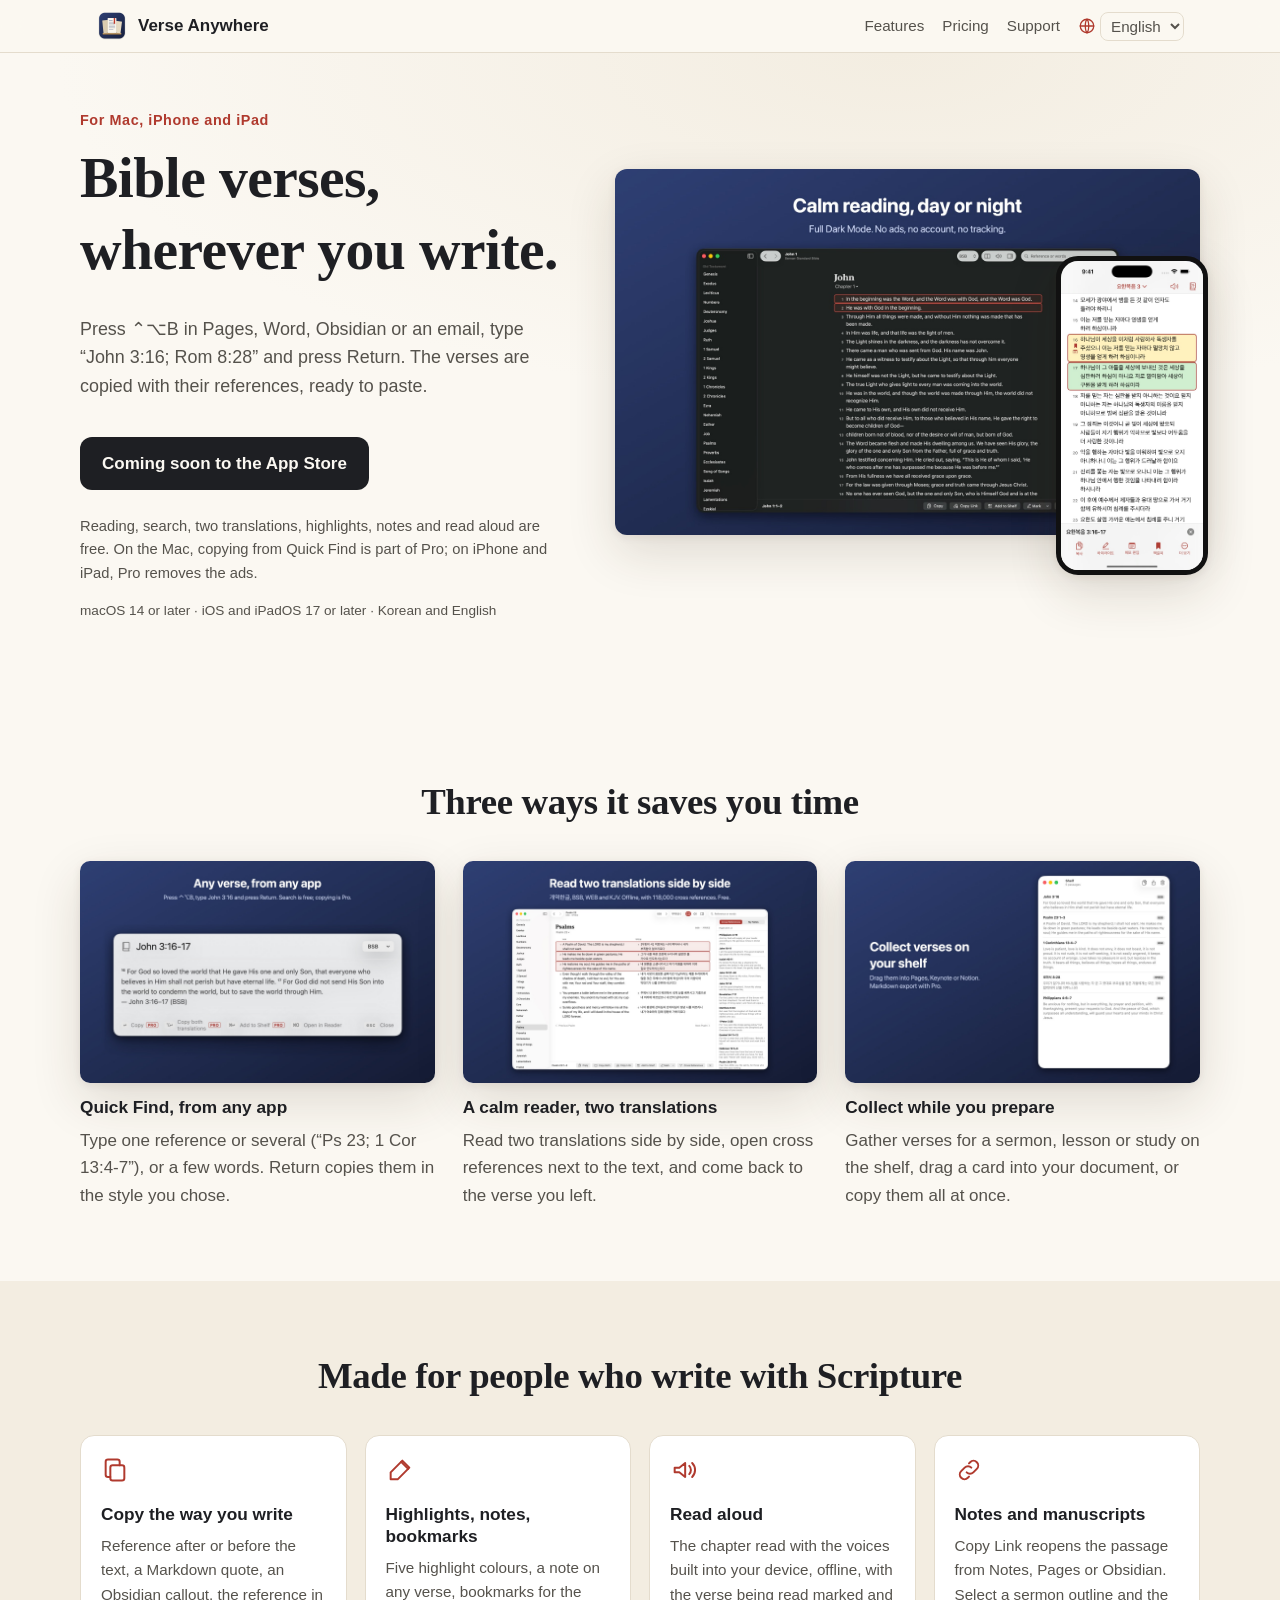
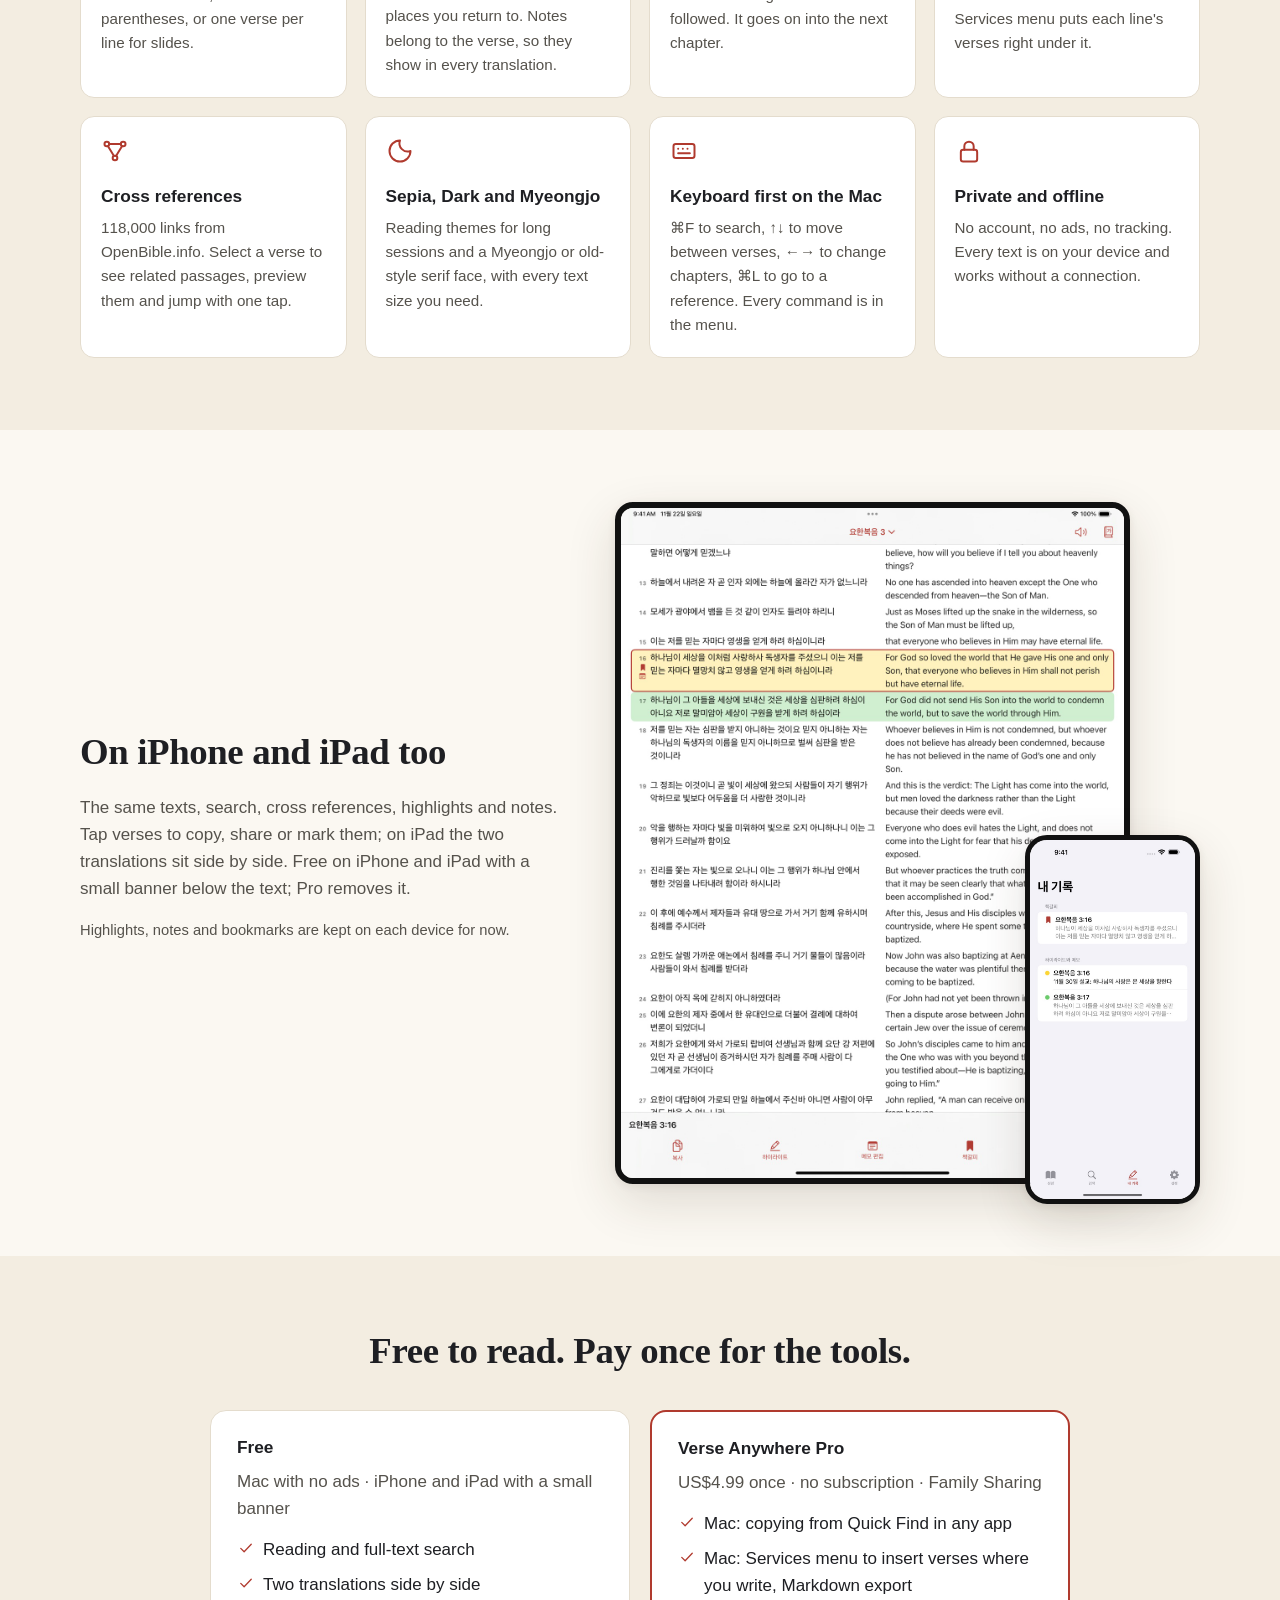
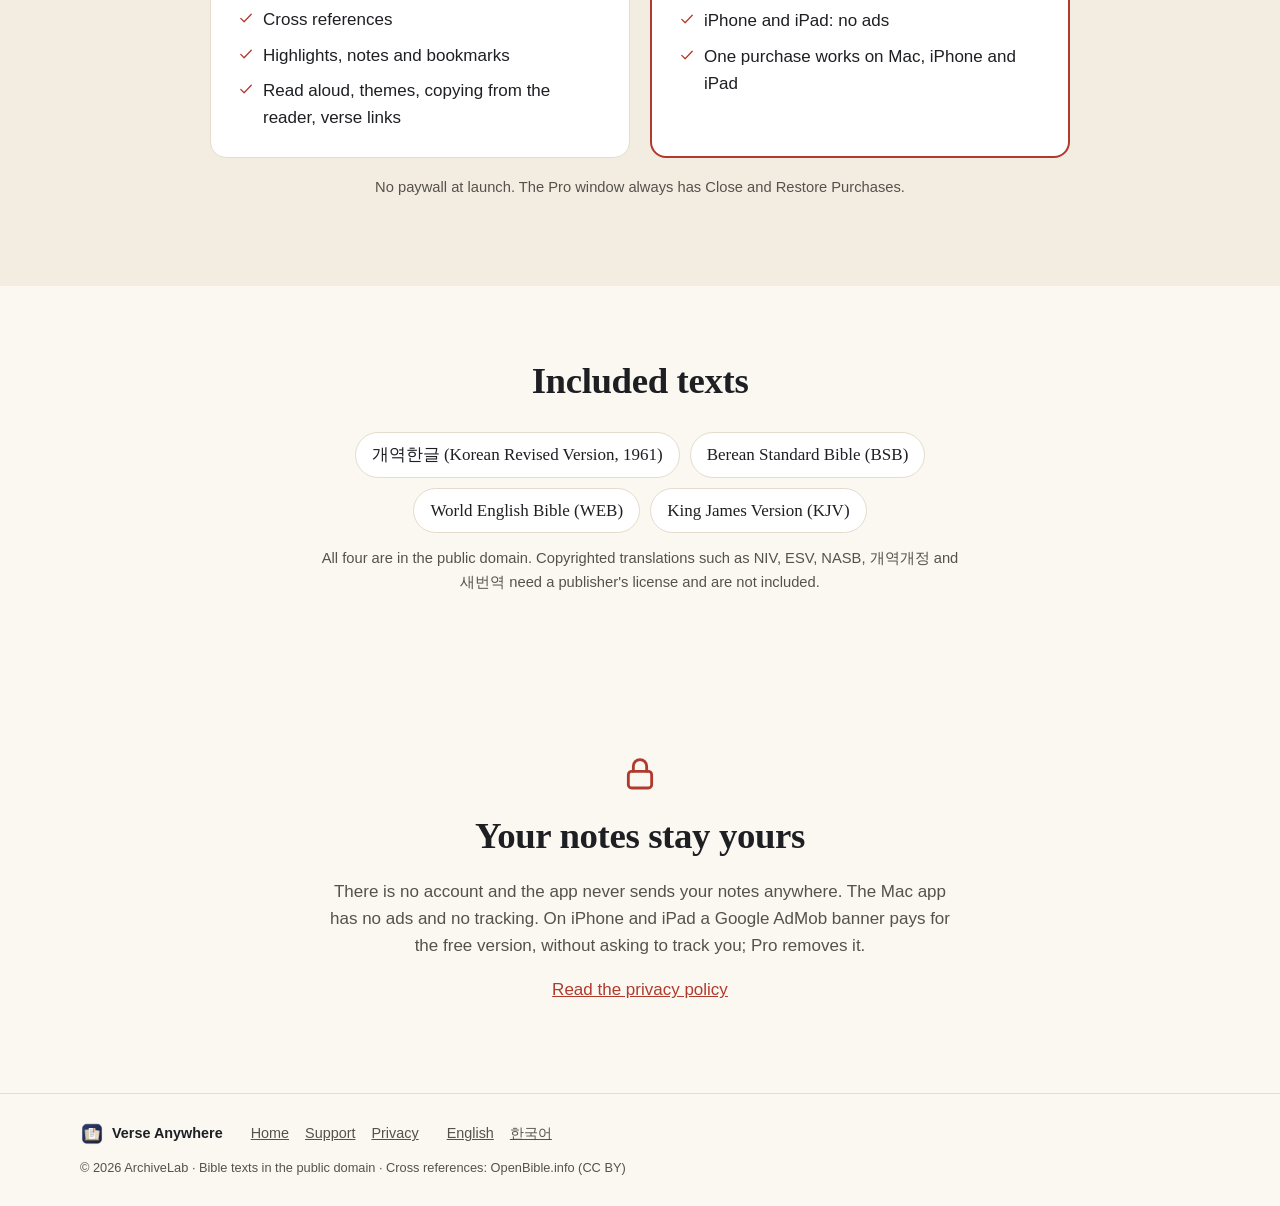
==== en/index.html @ ddff3cad "iPhone and iPad: free with a banner, Pro removes ads; privacy policy covers Google AdMob Co-Authored" ====
<!doctype html>
<html lang="en">
<head>
<meta charset="utf-8">
<meta name="viewport" content="width=device-width, initial-scale=1">
<title>Verse Anywhere: find, compare and quote the Bible on Mac, iPhone and iPad</title>
<meta name="description" content="Press ⌃⌥B in any Mac app, type a reference and press Return: the verses are copied with their references. Two translations side by side, cross references, highlights and notes, read aloud. Offline, no account. Free to read, one-time Pro.">
<meta name="color-scheme" content="light dark">
<link rel="canonical" href="https://archivelab-kr.github.io/verseanywhere/en/">
<link rel="alternate" hreflang="en" href="https://archivelab-kr.github.io/verseanywhere/en/">
<link rel="alternate" hreflang="ko" href="https://archivelab-kr.github.io/verseanywhere/ko/">
<link rel="alternate" hreflang="x-default" href="https://archivelab-kr.github.io/verseanywhere/">
<meta property="og:type" content="website">
<meta property="og:site_name" content="Verse Anywhere">
<meta property="og:title" content="Verse Anywhere: find, compare and quote the Bible on Mac, iPhone and iPad">
<meta property="og:description" content="Press ⌃⌥B in any Mac app, type a reference and press Return: the verses are copied with their references. Two translations side by side, cross references, highlights and notes, read aloud. Offline, no account. Free to read, one-time Pro.">
<meta property="og:url" content="https://archivelab-kr.github.io/verseanywhere/en/">
<meta property="og:image" content="https://archivelab-kr.github.io/verseanywhere/assets/icon-1024.png">
<link rel="icon" type="image/png" href="../assets/favicon.png">
<link rel="apple-touch-icon" href="../assets/icon-256.png">
<link rel="stylesheet" href="../assets/style.css">
<script src="../assets/site.js" defer></script>
<script type="application/ld+json">{"@context": "https://schema.org", "@type": "SoftwareApplication", "name": "Verse Anywhere", "description": "Press ⌃⌥B in any Mac app, type a reference and press Return: the verses are copied with their references. Two translations side by side, cross references, highlights and notes, read aloud. Offline, no account. Free to read, one-time Pro.", "operatingSystem": "macOS 14, iOS 17, iPadOS 17", "applicationCategory": "ReferenceApplication", "inLanguage": "en", "url": "https://archivelab-kr.github.io/verseanywhere/en/", "image": "https://archivelab-kr.github.io/verseanywhere/assets/icon-1024.png", "screenshot": "https://archivelab-kr.github.io/verseanywhere/assets/shots/reader-en.jpg", "offers": {"@type": "Offer", "price": "0", "priceCurrency": "USD"}, "publisher": {"@type": "Organization", "name": "ArchiveLab"}}</script>
</head>
<body>
<header class="top">
  <div class="top-in">
    <a class="brand" href="./"><img src="../assets/icon-256.png" alt="" width="32" height="32">Verse Anywhere</a>
    <nav class="top-nav" aria-label="Home">
      <a href="./#features">Features</a>
      <a href="./#pricing">Pricing</a>
      <a href="support.html">Support</a>
      <label class="lang"><svg class="ico sm" viewBox="0 0 24 24" fill="none" stroke="currentColor" stroke-width="1.7" stroke-linecap="round" stroke-linejoin="round" aria-hidden="true" focusable="false"><circle cx="12" cy="12" r="9"/><path d="M3 12h18M12 3c3 3 3 15 0 18M12 3c-3 3-3 15 0 18"/></svg><span class="sr">Language</span><select><option value="../en/index.html" selected>English</option><option value="../ko/index.html">한국어</option></select></label>
    </nav>
  </div>
</header>
<main>
<section class="hero">
  <div class="hero-in">
    <div class="hero-copy">
      <p class="kicker">For Mac, iPhone and iPad</p>
      <h1>Bible verses,<br>wherever you write.</h1>
      <p class="lead">Press ⌃⌥B in Pages, Word, Obsidian or an email, type “John 3:16; Rom 8:28” and press Return. The verses are copied with their references, ready to paste.</p>
      <p class="cta is-soon">Coming soon to the App Store</p>
      <p class="note">Reading, search, two translations, highlights, notes and read aloud are free. On the Mac, copying from Quick Find is part of Pro; on iPhone and iPad, Pro removes the ads.</p>
      <p class="req">macOS 14 or later · iOS and iPadOS 17 or later · Korean and English</p>
    </div>
    <div class="hero-art">
      <img class="mac" src="../assets/shots/reader-dark-en.jpg" alt="" width="1440" height="900">
      <img class="phone" src="../assets/shots/iphone-marks-ko.jpg" alt="" width="640" height="1390">
    </div>
  </div>
</section>

<section class="how" id="how">
  <h2>Three ways it saves you time</h2>
  <ol class="steps"><li><figure><img src="../assets/shots/quickfind-en.jpg" alt="" width="1440" height="900" loading="lazy"></figure><h3>Quick Find, from any app</h3><p>Type one reference or several (“Ps 23; 1 Cor 13:4-7”), or a few words. Return copies them in the style you chose.</p></li><li><figure><img src="../assets/shots/reader-en.jpg" alt="" width="1440" height="900" loading="lazy"></figure><h3>A calm reader, two translations</h3><p>Read two translations side by side, open cross references next to the text, and come back to the verse you left.</p></li><li><figure><img src="../assets/shots/shelf-en.jpg" alt="" width="1440" height="900" loading="lazy"></figure><h3>Collect while you prepare</h3><p>Gather verses for a sermon, lesson or study on the shelf, drag a card into your document, or copy them all at once.</p></li></ol>
</section>

<section class="features" id="features">
  <h2>Made for people who write with Scripture</h2>
  <ul class="feature-grid"><li><svg class="ico" viewBox="0 0 24 24" fill="none" stroke="currentColor" stroke-width="1.7" stroke-linecap="round" stroke-linejoin="round" aria-hidden="true" focusable="false"><rect x="8" y="8" width="12" height="13" rx="2"/><path d="M16 8V5a2 2 0 0 0-2-2H6a2 2 0 0 0-2 2v11a2 2 0 0 0 2 2h2"/></svg><h3>Copy the way you write</h3><p>Reference after or before the text, a Markdown quote, an Obsidian callout, the reference in parentheses, or one verse per line for slides.</p></li><li><svg class="ico" viewBox="0 0 24 24" fill="none" stroke="currentColor" stroke-width="1.7" stroke-linecap="round" stroke-linejoin="round" aria-hidden="true" focusable="false"><path d="M4 20h6l10-10-6-6L4 14z"/><path d="M13 5l6 6"/></svg><h3>Highlights, notes, bookmarks</h3><p>Five highlight colours, a note on any verse, bookmarks for the places you return to. Notes belong to the verse, so they show in every translation.</p></li><li><svg class="ico" viewBox="0 0 24 24" fill="none" stroke="currentColor" stroke-width="1.7" stroke-linecap="round" stroke-linejoin="round" aria-hidden="true" focusable="false"><path d="M4 10v4h4l5 4V6L8 10z"/><path d="M16.5 8.5a5 5 0 0 1 0 7"/><path d="M19 6a8.5 8.5 0 0 1 0 12"/></svg><h3>Read aloud</h3><p>The chapter read with the voices built into your device, offline, with the verse being read marked and followed. It goes on into the next chapter.</p></li><li><svg class="ico" viewBox="0 0 24 24" fill="none" stroke="currentColor" stroke-width="1.7" stroke-linecap="round" stroke-linejoin="round" aria-hidden="true" focusable="false"><path d="M10 14a4 4 0 0 0 5.7 0l3-3a4 4 0 0 0-5.7-5.7l-1 1"/><path d="M14 10a4 4 0 0 0-5.7 0l-3 3a4 4 0 0 0 5.7 5.7l1-1"/></svg><h3>Notes and manuscripts</h3><p>Copy Link reopens the passage from Notes, Pages or Obsidian. Select a sermon outline and the Services menu puts each line's verses right under it.</p></li><li><svg class="ico" viewBox="0 0 24 24" fill="none" stroke="currentColor" stroke-width="1.7" stroke-linecap="round" stroke-linejoin="round" aria-hidden="true" focusable="false"><circle cx="5" cy="6" r="2"/><circle cx="19" cy="6" r="2"/><circle cx="12" cy="18" r="2"/><path d="M7 6h10M6 8l5 8M18 8l-5 8"/></svg><h3>Cross references</h3><p>118,000 links from OpenBible.info. Select a verse to see related passages, preview them and jump with one tap.</p></li><li><svg class="ico" viewBox="0 0 24 24" fill="none" stroke="currentColor" stroke-width="1.7" stroke-linecap="round" stroke-linejoin="round" aria-hidden="true" focusable="false"><path d="M12 3a9 9 0 1 0 9 9 7 7 0 0 1-9-9z"/></svg><h3>Sepia, Dark and Myeongjo</h3><p>Reading themes for long sessions and a Myeongjo or old-style serif face, with every text size you need.</p></li><li><svg class="ico" viewBox="0 0 24 24" fill="none" stroke="currentColor" stroke-width="1.7" stroke-linecap="round" stroke-linejoin="round" aria-hidden="true" focusable="false"><rect x="3" y="6" width="18" height="12" rx="2"/><path d="M7 10h.01M11 10h.01M15 10h.01M7 14h10"/></svg><h3>Keyboard first on the Mac</h3><p>⌘F to search, ↑↓ to move between verses, ←→ to change chapters, ⌘L to go to a reference. Every command is in the menu.</p></li><li><svg class="ico" viewBox="0 0 24 24" fill="none" stroke="currentColor" stroke-width="1.7" stroke-linecap="round" stroke-linejoin="round" aria-hidden="true" focusable="false"><rect x="5" y="11" width="14" height="10" rx="2"/><path d="M8 11V8a4 4 0 0 1 8 0v3"/></svg><h3>Private and offline</h3><p>No account, no ads, no tracking. Every text is on your device and works without a connection.</p></li></ul>
</section>

<section class="devices">
  <div class="devices-in">
    <div class="devices-copy">
      <h2>On iPhone and iPad too</h2>
      <p>The same texts, search, cross references, highlights and notes. Tap verses to copy, share or mark them; on iPad the two translations sit side by side. Free on iPhone and iPad with a small banner below the text; Pro removes it.</p>
      <p class="note">Highlights, notes and bookmarks are kept on each device for now.</p>
    </div>
    <div class="devices-art">
      <img class="pad" src="../assets/shots/ipad-parallel-ko.jpg" alt="" width="1200" height="1600" loading="lazy">
      <img class="phone" src="../assets/shots/iphone-notes-ko.jpg" alt="" width="640" height="1390" loading="lazy">
    </div>
  </div>
</section>

<section class="pricing" id="pricing">
  <h2>Free to read. Pay once for the tools.</h2>
  <div class="plans">
    <div class="plan"><h3>Free</h3><p class="price">Mac with no ads · iPhone and iPad with a small banner</p><ul><li><svg class="ico sm" viewBox="0 0 24 24" fill="none" stroke="currentColor" stroke-width="1.7" stroke-linecap="round" stroke-linejoin="round" aria-hidden="true" focusable="false"><path d="M5 12.5l4.5 4.5L19 7"/></svg>Reading and full-text search</li><li><svg class="ico sm" viewBox="0 0 24 24" fill="none" stroke="currentColor" stroke-width="1.7" stroke-linecap="round" stroke-linejoin="round" aria-hidden="true" focusable="false"><path d="M5 12.5l4.5 4.5L19 7"/></svg>Two translations side by side</li><li><svg class="ico sm" viewBox="0 0 24 24" fill="none" stroke="currentColor" stroke-width="1.7" stroke-linecap="round" stroke-linejoin="round" aria-hidden="true" focusable="false"><path d="M5 12.5l4.5 4.5L19 7"/></svg>Cross references</li><li><svg class="ico sm" viewBox="0 0 24 24" fill="none" stroke="currentColor" stroke-width="1.7" stroke-linecap="round" stroke-linejoin="round" aria-hidden="true" focusable="false"><path d="M5 12.5l4.5 4.5L19 7"/></svg>Highlights, notes and bookmarks</li><li><svg class="ico sm" viewBox="0 0 24 24" fill="none" stroke="currentColor" stroke-width="1.7" stroke-linecap="round" stroke-linejoin="round" aria-hidden="true" focusable="false"><path d="M5 12.5l4.5 4.5L19 7"/></svg>Read aloud, themes, copying from the reader, verse links</li></ul></div>
    <div class="plan pro"><h3>Verse Anywhere Pro</h3><p class="price">US$4.99 once · no subscription · Family Sharing</p><ul><li><svg class="ico sm" viewBox="0 0 24 24" fill="none" stroke="currentColor" stroke-width="1.7" stroke-linecap="round" stroke-linejoin="round" aria-hidden="true" focusable="false"><path d="M5 12.5l4.5 4.5L19 7"/></svg>Mac: copying from Quick Find in any app</li><li><svg class="ico sm" viewBox="0 0 24 24" fill="none" stroke="currentColor" stroke-width="1.7" stroke-linecap="round" stroke-linejoin="round" aria-hidden="true" focusable="false"><path d="M5 12.5l4.5 4.5L19 7"/></svg>Mac: Services menu to insert verses where you write, Markdown export</li><li><svg class="ico sm" viewBox="0 0 24 24" fill="none" stroke="currentColor" stroke-width="1.7" stroke-linecap="round" stroke-linejoin="round" aria-hidden="true" focusable="false"><path d="M5 12.5l4.5 4.5L19 7"/></svg>iPhone and iPad: no ads</li><li><svg class="ico sm" viewBox="0 0 24 24" fill="none" stroke="currentColor" stroke-width="1.7" stroke-linecap="round" stroke-linejoin="round" aria-hidden="true" focusable="false"><path d="M5 12.5l4.5 4.5L19 7"/></svg>One purchase works on Mac, iPhone and iPad</li></ul></div>
  </div>
  <p class="note center">No paywall at launch. The Pro window always has Close and Restore Purchases.</p>
</section>

<section class="texts">
  <h2>Included texts</h2>
  <ul class="text-list"><li>개역한글 (Korean Revised Version, 1961)</li><li>Berean Standard Bible (BSB)</li><li>World English Bible (WEB)</li><li>King James Version (KJV)</li></ul>
  <p class="note center">All four are in the public domain. Copyrighted translations such as NIV, ESV, NASB, 개역개정 and 새번역 need a publisher's license and are not included.</p>
</section>

<section class="promise">
  <div class="promise-in">
    <svg class="ico lg" viewBox="0 0 24 24" fill="none" stroke="currentColor" stroke-width="1.7" stroke-linecap="round" stroke-linejoin="round" aria-hidden="true" focusable="false"><rect x="5" y="11" width="14" height="10" rx="2"/><path d="M8 11V8a4 4 0 0 1 8 0v3"/></svg>
    <h2>Your notes stay yours</h2>
    <p>There is no account and the app never sends your notes anywhere. The Mac app has no ads and no tracking. On iPhone and iPad a Google AdMob banner pays for the free version, without asking to track you; Pro removes it.</p>
    <p><a href="privacy.html">Read the privacy policy</a></p>
  </div>
</section>
</main>
<footer class="foot">
  <div class="foot-in">
    <p class="foot-brand"><img src="../assets/icon-256.png" alt="" width="24" height="24">Verse Anywhere</p>
    <ul class="foot-links">
      <li><a href="./">Home</a></li>
      <li><a href="support.html">Support</a></li>
      <li><a href="privacy.html">Privacy</a></li>
    </ul>
    <ul class="foot-langs" aria-label="Language"><li><a href="../en/index.html" hreflang="en" lang="en">English</a></li><li><a href="../ko/index.html" hreflang="ko" lang="ko">한국어</a></li></ul>
    <p class="foot-copy">© 2026 ArchiveLab · Bible texts in the public domain · Cross references: OpenBible.info (CC BY)</p>
  </div>
</footer>
</body>
</html>
---- assets/style.css ----
:root {
  --paper: #fbf8f2;
  --paper-2: #f3ede1;
  --card: #ffffff;
  --ink: #1e1f23;
  --ink-2: #55524c;
  --line: #e4dccd;
  --accent: #b03a2e;
  --accent-ink: #ffffff;
  --shadow: 0 18px 50px rgba(60, 40, 20, .14), 0 2px 8px rgba(60, 40, 20, .08);
  --serif: "Iowan Old Style", "NanumMyeongjo", "Nanum Myeongjo", "AppleMyungjo", "Noto Serif KR", Georgia, serif;
  --sans: -apple-system, BlinkMacSystemFont, "Apple SD Gothic Neo", "Segoe UI", "Noto Sans KR", sans-serif;
  color-scheme: light;
}
@media (prefers-color-scheme: dark) {
  :root:not([data-theme="light"]) {
    --paper: #16161a; --paper-2: #1d1d22; --card: #222228; --ink: #f1eee8; --ink-2: #b4afa6; --line: #34343c;
    --accent: #e0675a; --accent-ink: #16161a; --shadow: 0 18px 50px rgba(0, 0, 0, .5), 0 2px 8px rgba(0, 0, 0, .4);
    color-scheme: dark;
  }
}
:root[data-theme="dark"] {
  --paper: #16161a; --paper-2: #1d1d22; --card: #222228; --ink: #f1eee8; --ink-2: #b4afa6; --line: #34343c;
  --accent: #e0675a; --accent-ink: #16161a; --shadow: 0 18px 50px rgba(0, 0, 0, .5), 0 2px 8px rgba(0, 0, 0, .4);
  color-scheme: dark;
}

* { box-sizing: border-box; }
html { -webkit-text-size-adjust: 100%; scroll-behavior: smooth; }
body { margin: 0; background: var(--paper); color: var(--ink); font: 17px/1.6 var(--sans); word-break: keep-all; overflow-wrap: anywhere; }
img { max-width: 100%; height: auto; display: block; }
a { color: var(--accent); }
h1, h2, h3 { line-height: 1.25; margin: 0 0 .5em; }
h1, h2 { font-family: var(--serif); font-weight: 600; letter-spacing: -.01em; }
h2 { font-size: clamp(1.6rem, 3.4vw, 2.3rem); text-align: center; }
h3 { font-size: 1.08rem; }
.sr { position: absolute; width: 1px; height: 1px; overflow: hidden; clip: rect(0 0 0 0); }
.ico { width: 28px; height: 28px; color: var(--accent); flex: none; }
.ico.sm { width: 18px; height: 18px; }
.ico.lg { width: 40px; height: 40px; margin: 0 auto 12px; }
.note { color: var(--ink-2); font-size: .92rem; }
.center { text-align: center; }
section { padding: 72px 16px; }

/* Header */
.top { position: sticky; top: 0; z-index: 10; background: color-mix(in srgb, var(--paper) 86%, transparent); backdrop-filter: saturate(1.4) blur(14px); -webkit-backdrop-filter: saturate(1.4) blur(14px); border-bottom: 1px solid var(--line); }
.top-in { max-width: 1120px; margin: 0 auto; padding: 10px 16px; display: flex; align-items: center; justify-content: space-between; gap: 12px; }
.brand { display: flex; align-items: center; gap: 10px; color: var(--ink); text-decoration: none; font-weight: 700; white-space: nowrap; }
.brand img { border-radius: 8px; }
.top-nav { display: flex; align-items: center; gap: 18px; font-size: .95rem; }
.top-nav a { color: var(--ink-2); text-decoration: none; }
.top-nav a:hover { color: var(--accent); }
.lang { display: flex; align-items: center; gap: 4px; color: var(--ink-2); }
.lang select { background: transparent; color: inherit; border: 1px solid var(--line); border-radius: 8px; padding: 4px 6px; font: inherit; }

/* Hero */
.hero { padding-top: 56px; background: radial-gradient(1200px 500px at 70% 0%, var(--paper-2), transparent 70%); }
.hero-in { max-width: 1120px; margin: 0 auto; display: grid; grid-template-columns: minmax(0, 5fr) minmax(0, 6fr); gap: 48px; align-items: center; }
.kicker { color: var(--accent); font-weight: 600; letter-spacing: .04em; font-size: .9rem; margin: 0 0 10px; }
.hero h1 { font-size: clamp(2.3rem, 5.4vw, 3.6rem); }
.lead { font-size: 1.12rem; color: var(--ink-2); }
.cta { display: inline-block; margin: 18px 0 10px; padding: 13px 22px; border-radius: 12px; background: var(--accent); color: var(--accent-ink); text-decoration: none; font-weight: 700; }
.cta.is-soon { background: var(--ink); color: var(--paper); }
.req { color: var(--ink-2); font-size: .85rem; }
.hero-art { position: relative; padding-bottom: 40px; }
.hero-art .mac { border-radius: 12px; box-shadow: var(--shadow); }
.hero-art .phone { position: absolute; right: -8px; bottom: 0; width: 26%; border-radius: 22px; border: 5px solid #111; box-shadow: var(--shadow); }

/* Steps */
.steps { list-style: none; padding: 0; margin: 36px auto 0; max-width: 1120px; display: grid; grid-template-columns: repeat(3, minmax(0, 1fr)); gap: 28px; }
.steps figure { margin: 0 0 14px; border-radius: 10px; overflow: hidden; box-shadow: var(--shadow); background: var(--card); }
.steps p { color: var(--ink-2); margin: 0; }

/* Features */
.features { background: var(--paper-2); }
.feature-grid { list-style: none; padding: 0; margin: 36px auto 0; max-width: 1120px; display: grid; grid-template-columns: repeat(4, minmax(0, 1fr)); gap: 18px; }
.feature-grid li { background: var(--card); border: 1px solid var(--line); border-radius: 14px; padding: 20px; }
.feature-grid h3 { margin-top: 12px; }
.feature-grid p { margin: 0; color: var(--ink-2); font-size: .95rem; }

/* Devices */
.devices-in { max-width: 1120px; margin: 0 auto; display: grid; grid-template-columns: minmax(0, 5fr) minmax(0, 6fr); gap: 48px; align-items: center; }
.devices h2 { text-align: left; }
.devices-copy p { color: var(--ink-2); }
.devices-art { position: relative; padding-right: 12%; }
.devices-art .pad { border-radius: 18px; border: 6px solid #111; box-shadow: var(--shadow); }
.devices-art .phone { position: absolute; right: 0; bottom: -20px; width: 30%; border-radius: 22px; border: 5px solid #111; box-shadow: var(--shadow); }

/* Pricing */
.pricing { background: var(--paper-2); }
.plans { max-width: 860px; margin: 36px auto 18px; display: grid; grid-template-columns: repeat(2, minmax(0, 1fr)); gap: 20px; }
.plan { background: var(--card); border: 1px solid var(--line); border-radius: 16px; padding: 26px; }
.plan.pro { border: 2px solid var(--accent); }
.plan .price { color: var(--ink-2); margin: 0 0 14px; }
.plan ul { list-style: none; padding: 0; margin: 0; display: grid; gap: 8px; }
.plan li { display: flex; gap: 8px; align-items: flex-start; }
.plan li .ico { margin-top: 3px; }

/* Texts */
.text-list { list-style: none; padding: 0; margin: 28px auto 14px; max-width: 760px; display: flex; flex-wrap: wrap; justify-content: center; gap: 10px; }
.text-list li { border: 1px solid var(--line); background: var(--card); border-radius: 999px; padding: 8px 16px; font-family: var(--serif); }
.texts .note { max-width: 680px; margin-left: auto; margin-right: auto; }

/* Promise */
.promise-in { max-width: 640px; margin: 0 auto; text-align: center; }
.promise-in p { color: var(--ink-2); }

/* Documents */
.doc { max-width: 760px; margin: 0 auto; padding: 56px 16px 72px; }
.doc h1 { font-size: clamp(2rem, 4.5vw, 2.6rem); }
.doc h2 { text-align: left; font-size: 1.35rem; margin-top: 1.8em; }
.doc .updated { color: var(--ink-2); font-size: .9rem; }
.faq details { border-bottom: 1px solid var(--line); padding: 14px 0; }
.faq summary { cursor: pointer; font-weight: 600; }
.faq p { color: var(--ink-2); margin: 10px 0 0; }

/* Footer */
.foot { border-top: 1px solid var(--line); padding: 28px 16px; font-size: .9rem; color: var(--ink-2); }
.foot-in { max-width: 1120px; margin: 0 auto; display: flex; flex-wrap: wrap; gap: 12px 28px; align-items: center; }
.foot-brand { display: flex; align-items: center; gap: 8px; font-weight: 700; color: var(--ink); margin: 0; }
.foot-brand img { border-radius: 6px; }
.foot ul { list-style: none; padding: 0; margin: 0; display: flex; gap: 16px; }
.foot a { color: var(--ink-2); }
.foot-copy { width: 100%; margin: 0; font-size: .8rem; }

@media (max-width: 900px) {
  .hero-in, .devices-in { grid-template-columns: 1fr; gap: 32px; }
  .feature-grid { grid-template-columns: repeat(2, minmax(0, 1fr)); }
  .steps { grid-template-columns: 1fr; max-width: 560px; }
}
@media (max-width: 560px) {
  section { padding: 52px 16px; }
  .top-nav a:not(:last-of-type) { display: none; }
  .feature-grid, .plans { grid-template-columns: 1fr; }
  .hero-art .phone { width: 30%; right: 0; }
  .devices-art { padding-right: 18%; }
}
@media (prefers-reduced-motion: reduce) { html { scroll-behavior: auto; } }
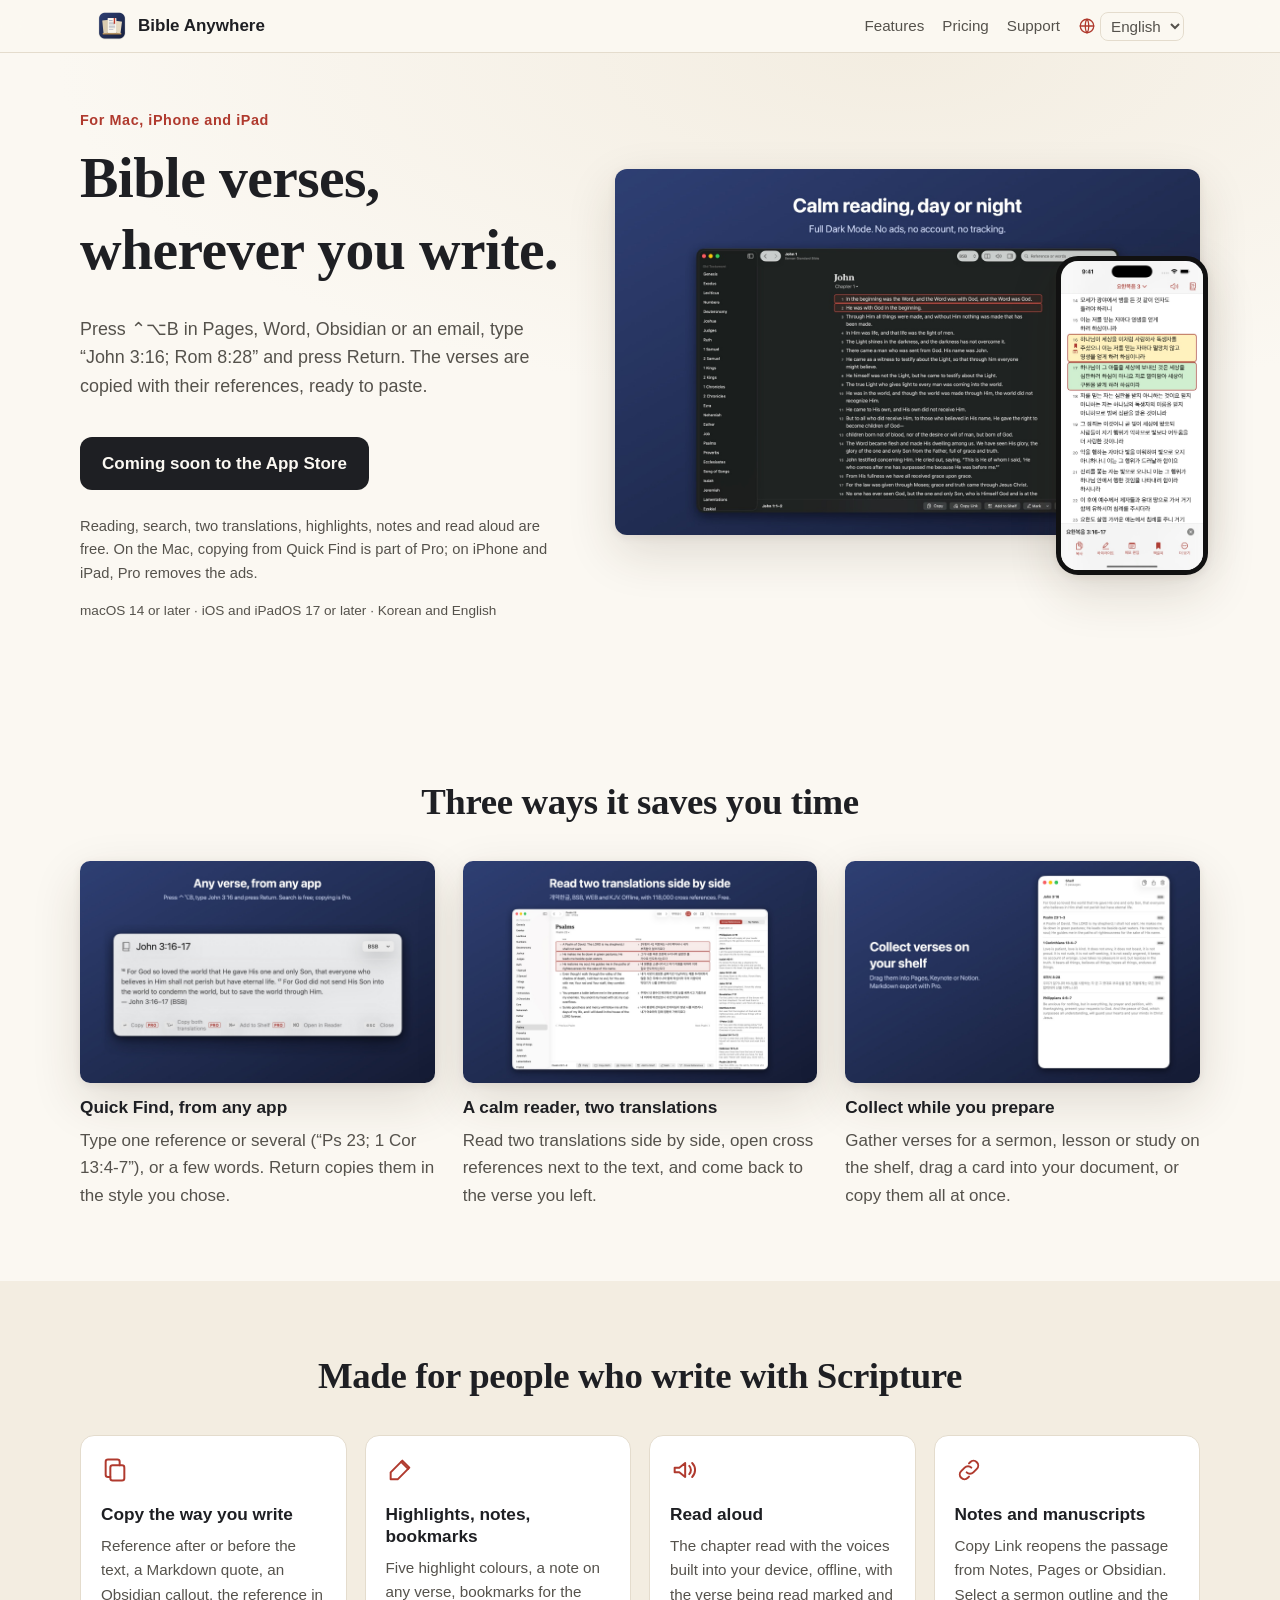
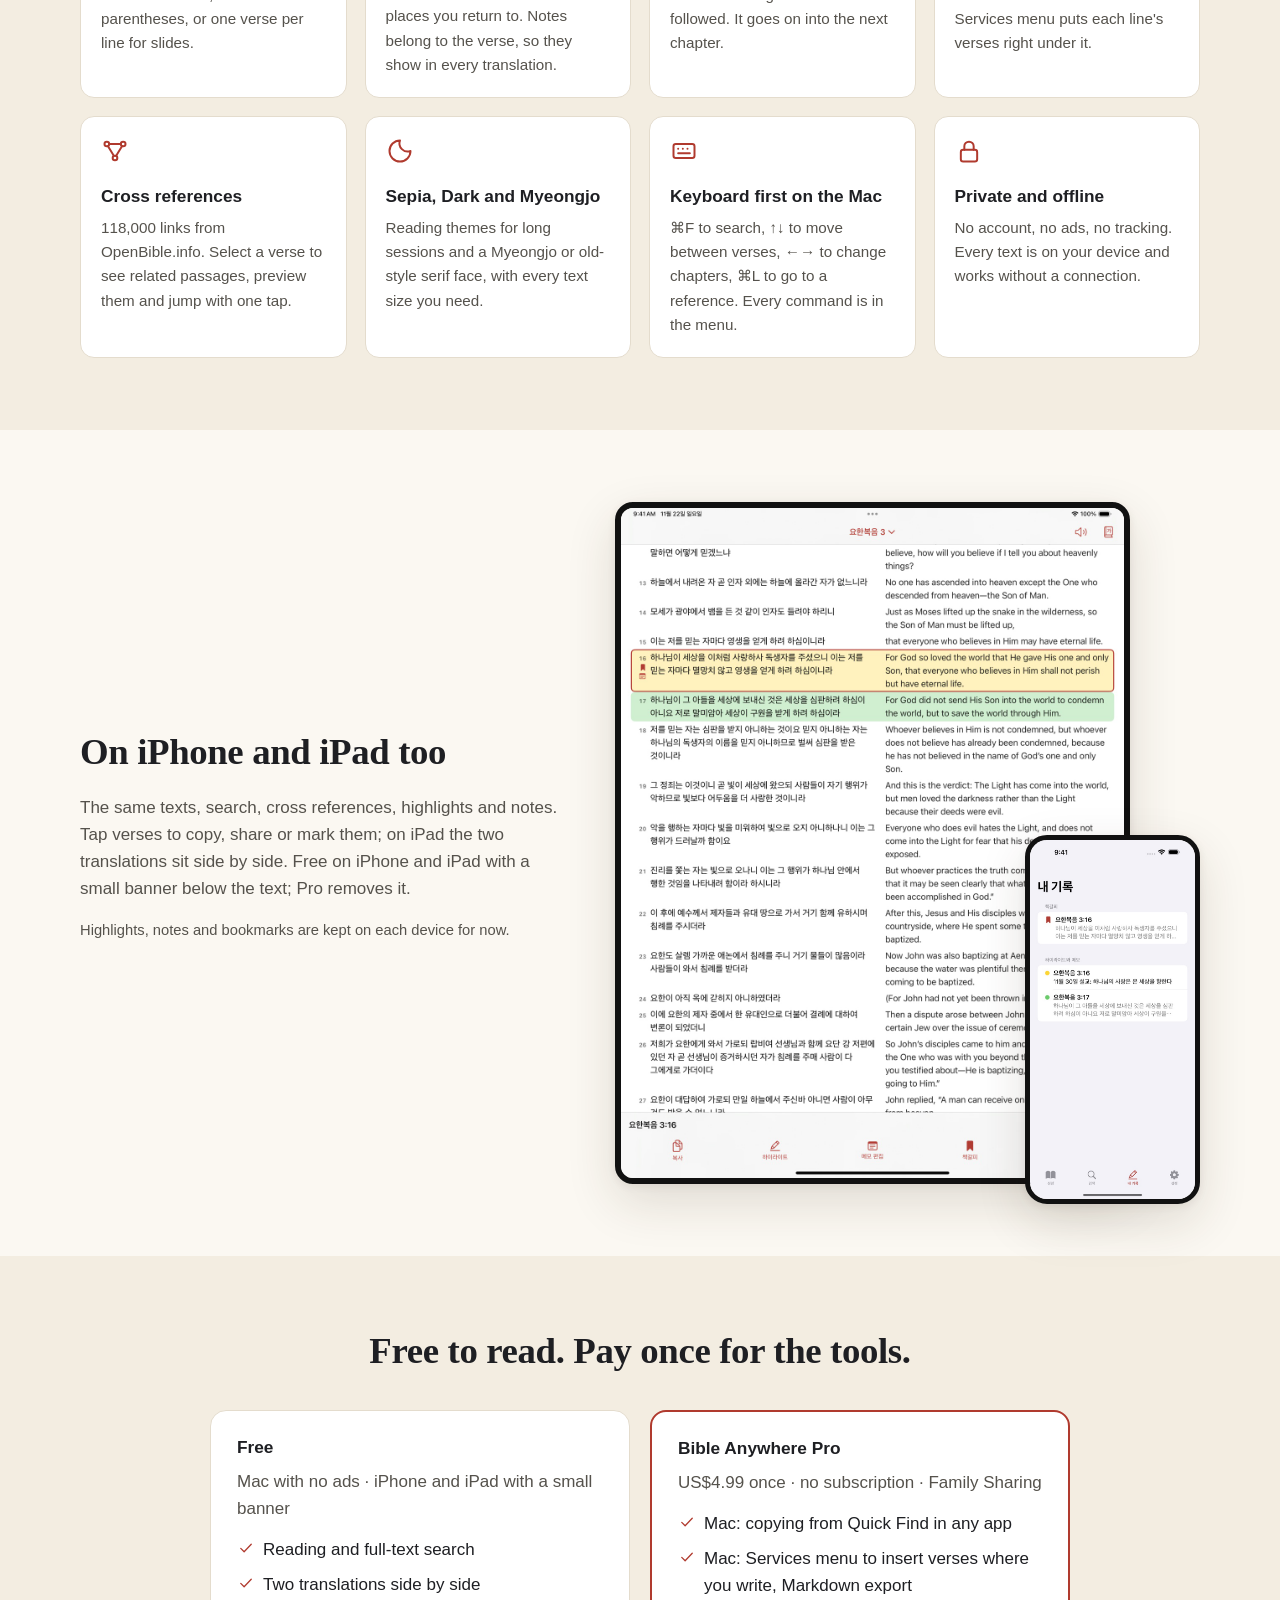
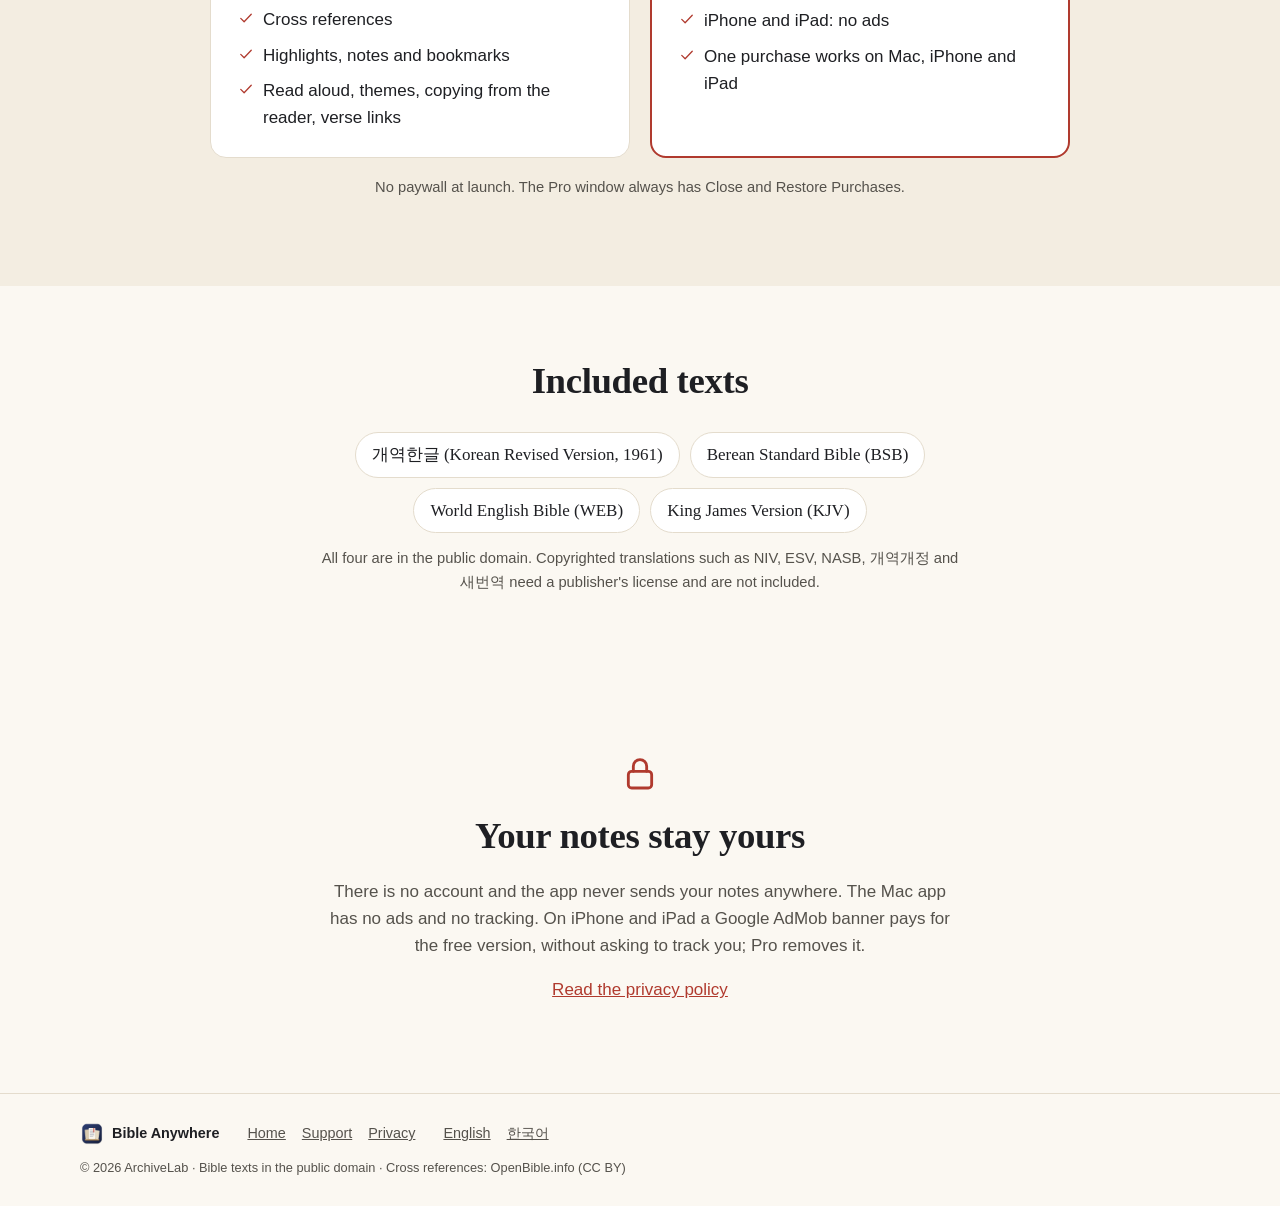
==== commit 2522482f: "Rename to Bible Anywhere; site moves to /bibleanywhere Co-Authored-By: Claude Opus 5.5 <noreply@anth" ====
--- a/en/index.html
+++ b/en/index.html
@@ -3,29 +3,29 @@
 <head>
 <meta charset="utf-8">
 <meta name="viewport" content="width=device-width, initial-scale=1">
-<title>Verse Anywhere: find, compare and quote the Bible on Mac, iPhone and iPad</title>
+<title>Bible Anywhere: find, compare and quote the Bible on Mac, iPhone and iPad</title>
 <meta name="description" content="Press ⌃⌥B in any Mac app, type a reference and press Return: the verses are copied with their references. Two translations side by side, cross references, highlights and notes, read aloud. Offline, no account. Free to read, one-time Pro.">
 <meta name="color-scheme" content="light dark">
-<link rel="canonical" href="https://archivelab-kr.github.io/verseanywhere/en/">
-<link rel="alternate" hreflang="en" href="https://archivelab-kr.github.io/verseanywhere/en/">
-<link rel="alternate" hreflang="ko" href="https://archivelab-kr.github.io/verseanywhere/ko/">
-<link rel="alternate" hreflang="x-default" href="https://archivelab-kr.github.io/verseanywhere/">
+<link rel="canonical" href="https://archivelab-kr.github.io/bibleanywhere/en/">
+<link rel="alternate" hreflang="en" href="https://archivelab-kr.github.io/bibleanywhere/en/">
+<link rel="alternate" hreflang="ko" href="https://archivelab-kr.github.io/bibleanywhere/ko/">
+<link rel="alternate" hreflang="x-default" href="https://archivelab-kr.github.io/bibleanywhere/">
 <meta property="og:type" content="website">
-<meta property="og:site_name" content="Verse Anywhere">
-<meta property="og:title" content="Verse Anywhere: find, compare and quote the Bible on Mac, iPhone and iPad">
+<meta property="og:site_name" content="Bible Anywhere">
+<meta property="og:title" content="Bible Anywhere: find, compare and quote the Bible on Mac, iPhone and iPad">
 <meta property="og:description" content="Press ⌃⌥B in any Mac app, type a reference and press Return: the verses are copied with their references. Two translations side by side, cross references, highlights and notes, read aloud. Offline, no account. Free to read, one-time Pro.">
-<meta property="og:url" content="https://archivelab-kr.github.io/verseanywhere/en/">
-<meta property="og:image" content="https://archivelab-kr.github.io/verseanywhere/assets/icon-1024.png">
+<meta property="og:url" content="https://archivelab-kr.github.io/bibleanywhere/en/">
+<meta property="og:image" content="https://archivelab-kr.github.io/bibleanywhere/assets/icon-1024.png">
 <link rel="icon" type="image/png" href="../assets/favicon.png">
 <link rel="apple-touch-icon" href="../assets/icon-256.png">
 <link rel="stylesheet" href="../assets/style.css">
 <script src="../assets/site.js" defer></script>
-<script type="application/ld+json">{"@context": "https://schema.org", "@type": "SoftwareApplication", "name": "Verse Anywhere", "description": "Press ⌃⌥B in any Mac app, type a reference and press Return: the verses are copied with their references. Two translations side by side, cross references, highlights and notes, read aloud. Offline, no account. Free to read, one-time Pro.", "operatingSystem": "macOS 14, iOS 17, iPadOS 17", "applicationCategory": "ReferenceApplication", "inLanguage": "en", "url": "https://archivelab-kr.github.io/verseanywhere/en/", "image": "https://archivelab-kr.github.io/verseanywhere/assets/icon-1024.png", "screenshot": "https://archivelab-kr.github.io/verseanywhere/assets/shots/reader-en.jpg", "offers": {"@type": "Offer", "price": "0", "priceCurrency": "USD"}, "publisher": {"@type": "Organization", "name": "ArchiveLab"}}</script>
+<script type="application/ld+json">{"@context": "https://schema.org", "@type": "SoftwareApplication", "name": "Bible Anywhere", "description": "Press ⌃⌥B in any Mac app, type a reference and press Return: the verses are copied with their references. Two translations side by side, cross references, highlights and notes, read aloud. Offline, no account. Free to read, one-time Pro.", "operatingSystem": "macOS 14, iOS 17, iPadOS 17", "applicationCategory": "ReferenceApplication", "inLanguage": "en", "url": "https://archivelab-kr.github.io/bibleanywhere/en/", "image": "https://archivelab-kr.github.io/bibleanywhere/assets/icon-1024.png", "screenshot": "https://archivelab-kr.github.io/bibleanywhere/assets/shots/reader-en.jpg", "offers": {"@type": "Offer", "price": "0", "priceCurrency": "USD"}, "publisher": {"@type": "Organization", "name": "ArchiveLab"}}</script>
 </head>
 <body>
 <header class="top">
   <div class="top-in">
-    <a class="brand" href="./"><img src="../assets/icon-256.png" alt="" width="32" height="32">Verse Anywhere</a>
+    <a class="brand" href="./"><img src="../assets/icon-256.png" alt="" width="32" height="32">Bible Anywhere</a>
     <nav class="top-nav" aria-label="Home">
       <a href="./#features">Features</a>
       <a href="./#pricing">Pricing</a>
@@ -80,7 +80,7 @@
   <h2>Free to read. Pay once for the tools.</h2>
   <div class="plans">
     <div class="plan"><h3>Free</h3><p class="price">Mac with no ads · iPhone and iPad with a small banner</p><ul><li><svg class="ico sm" viewBox="0 0 24 24" fill="none" stroke="currentColor" stroke-width="1.7" stroke-linecap="round" stroke-linejoin="round" aria-hidden="true" focusable="false"><path d="M5 12.5l4.5 4.5L19 7"/></svg>Reading and full-text search</li><li><svg class="ico sm" viewBox="0 0 24 24" fill="none" stroke="currentColor" stroke-width="1.7" stroke-linecap="round" stroke-linejoin="round" aria-hidden="true" focusable="false"><path d="M5 12.5l4.5 4.5L19 7"/></svg>Two translations side by side</li><li><svg class="ico sm" viewBox="0 0 24 24" fill="none" stroke="currentColor" stroke-width="1.7" stroke-linecap="round" stroke-linejoin="round" aria-hidden="true" focusable="false"><path d="M5 12.5l4.5 4.5L19 7"/></svg>Cross references</li><li><svg class="ico sm" viewBox="0 0 24 24" fill="none" stroke="currentColor" stroke-width="1.7" stroke-linecap="round" stroke-linejoin="round" aria-hidden="true" focusable="false"><path d="M5 12.5l4.5 4.5L19 7"/></svg>Highlights, notes and bookmarks</li><li><svg class="ico sm" viewBox="0 0 24 24" fill="none" stroke="currentColor" stroke-width="1.7" stroke-linecap="round" stroke-linejoin="round" aria-hidden="true" focusable="false"><path d="M5 12.5l4.5 4.5L19 7"/></svg>Read aloud, themes, copying from the reader, verse links</li></ul></div>
-    <div class="plan pro"><h3>Verse Anywhere Pro</h3><p class="price">US$4.99 once · no subscription · Family Sharing</p><ul><li><svg class="ico sm" viewBox="0 0 24 24" fill="none" stroke="currentColor" stroke-width="1.7" stroke-linecap="round" stroke-linejoin="round" aria-hidden="true" focusable="false"><path d="M5 12.5l4.5 4.5L19 7"/></svg>Mac: copying from Quick Find in any app</li><li><svg class="ico sm" viewBox="0 0 24 24" fill="none" stroke="currentColor" stroke-width="1.7" stroke-linecap="round" stroke-linejoin="round" aria-hidden="true" focusable="false"><path d="M5 12.5l4.5 4.5L19 7"/></svg>Mac: Services menu to insert verses where you write, Markdown export</li><li><svg class="ico sm" viewBox="0 0 24 24" fill="none" stroke="currentColor" stroke-width="1.7" stroke-linecap="round" stroke-linejoin="round" aria-hidden="true" focusable="false"><path d="M5 12.5l4.5 4.5L19 7"/></svg>iPhone and iPad: no ads</li><li><svg class="ico sm" viewBox="0 0 24 24" fill="none" stroke="currentColor" stroke-width="1.7" stroke-linecap="round" stroke-linejoin="round" aria-hidden="true" focusable="false"><path d="M5 12.5l4.5 4.5L19 7"/></svg>One purchase works on Mac, iPhone and iPad</li></ul></div>
+    <div class="plan pro"><h3>Bible Anywhere Pro</h3><p class="price">US$4.99 once · no subscription · Family Sharing</p><ul><li><svg class="ico sm" viewBox="0 0 24 24" fill="none" stroke="currentColor" stroke-width="1.7" stroke-linecap="round" stroke-linejoin="round" aria-hidden="true" focusable="false"><path d="M5 12.5l4.5 4.5L19 7"/></svg>Mac: copying from Quick Find in any app</li><li><svg class="ico sm" viewBox="0 0 24 24" fill="none" stroke="currentColor" stroke-width="1.7" stroke-linecap="round" stroke-linejoin="round" aria-hidden="true" focusable="false"><path d="M5 12.5l4.5 4.5L19 7"/></svg>Mac: Services menu to insert verses where you write, Markdown export</li><li><svg class="ico sm" viewBox="0 0 24 24" fill="none" stroke="currentColor" stroke-width="1.7" stroke-linecap="round" stroke-linejoin="round" aria-hidden="true" focusable="false"><path d="M5 12.5l4.5 4.5L19 7"/></svg>iPhone and iPad: no ads</li><li><svg class="ico sm" viewBox="0 0 24 24" fill="none" stroke="currentColor" stroke-width="1.7" stroke-linecap="round" stroke-linejoin="round" aria-hidden="true" focusable="false"><path d="M5 12.5l4.5 4.5L19 7"/></svg>One purchase works on Mac, iPhone and iPad</li></ul></div>
   </div>
   <p class="note center">No paywall at launch. The Pro window always has Close and Restore Purchases.</p>
 </section>
@@ -102,7 +102,7 @@
 </main>
 <footer class="foot">
   <div class="foot-in">
-    <p class="foot-brand"><img src="../assets/icon-256.png" alt="" width="24" height="24">Verse Anywhere</p>
+    <p class="foot-brand"><img src="../assets/icon-256.png" alt="" width="24" height="24">Bible Anywhere</p>
     <ul class="foot-links">
       <li><a href="./">Home</a></li>
       <li><a href="support.html">Support</a></li>
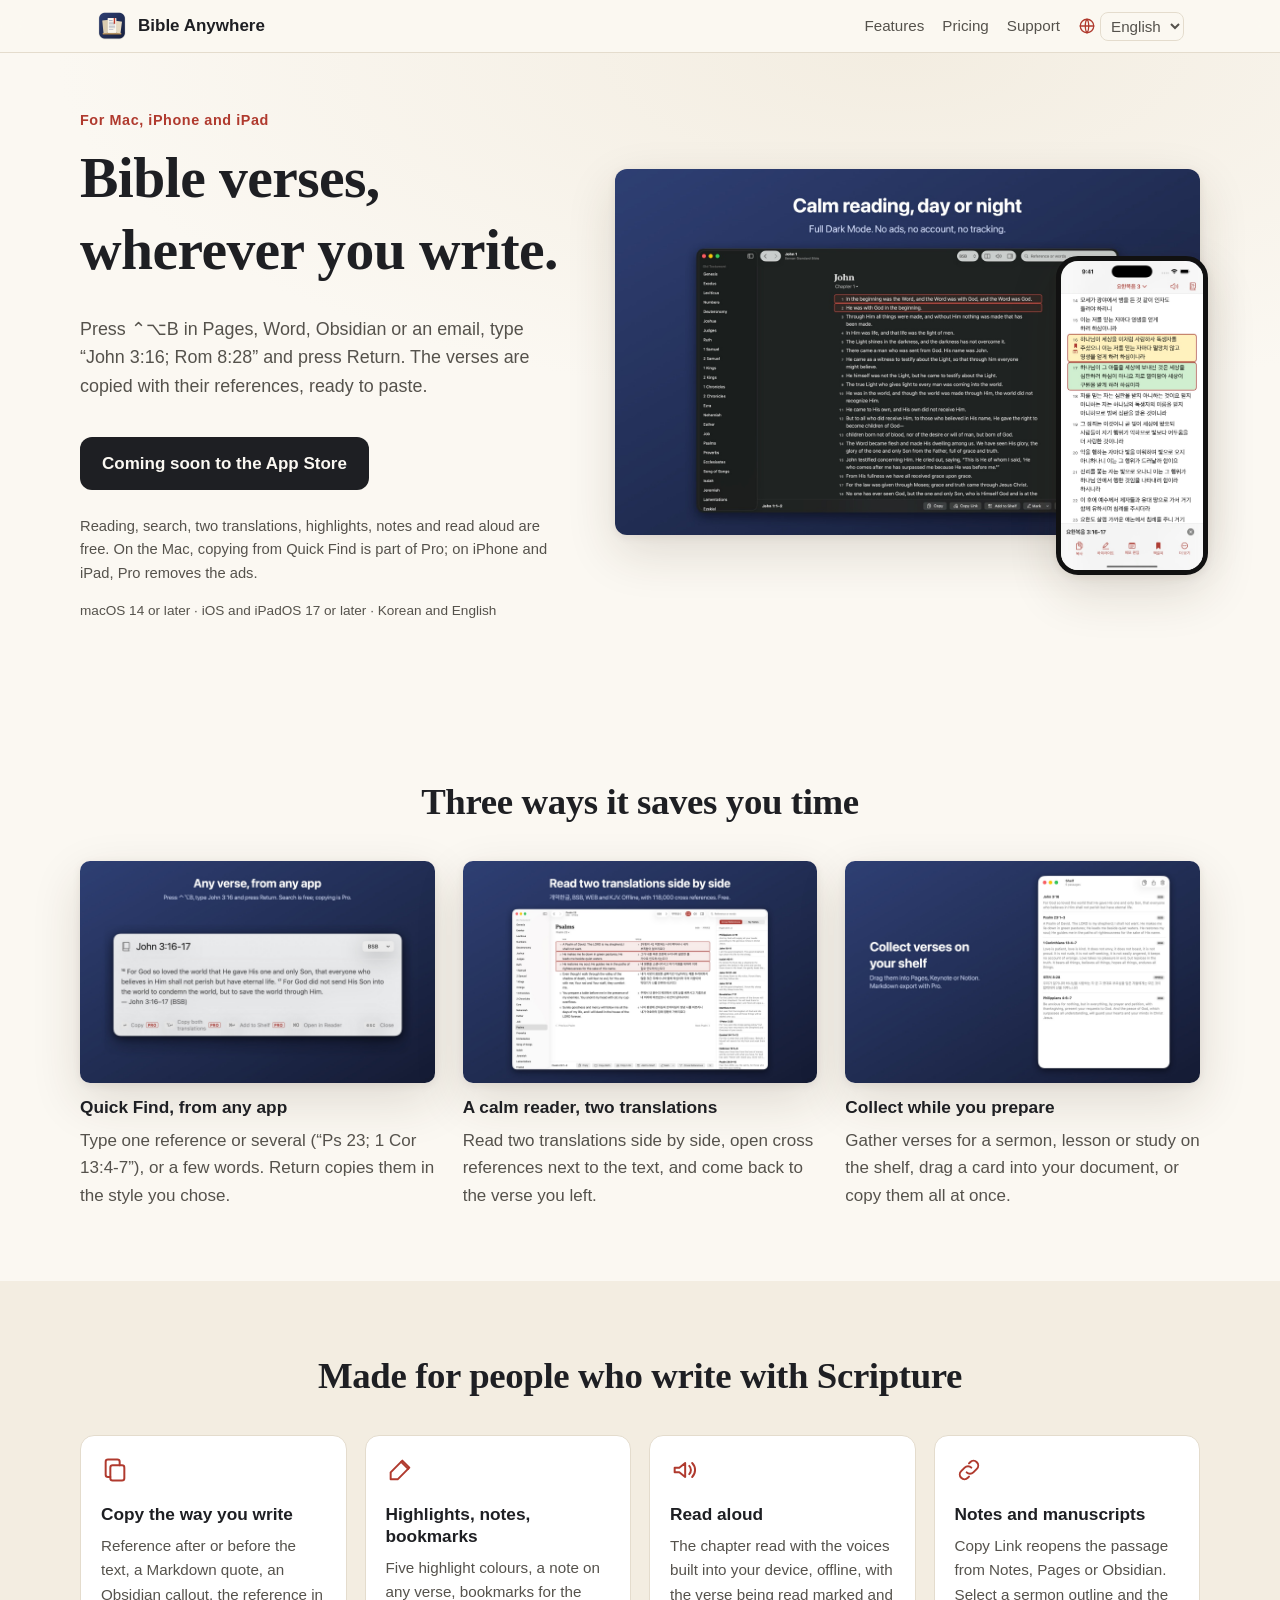
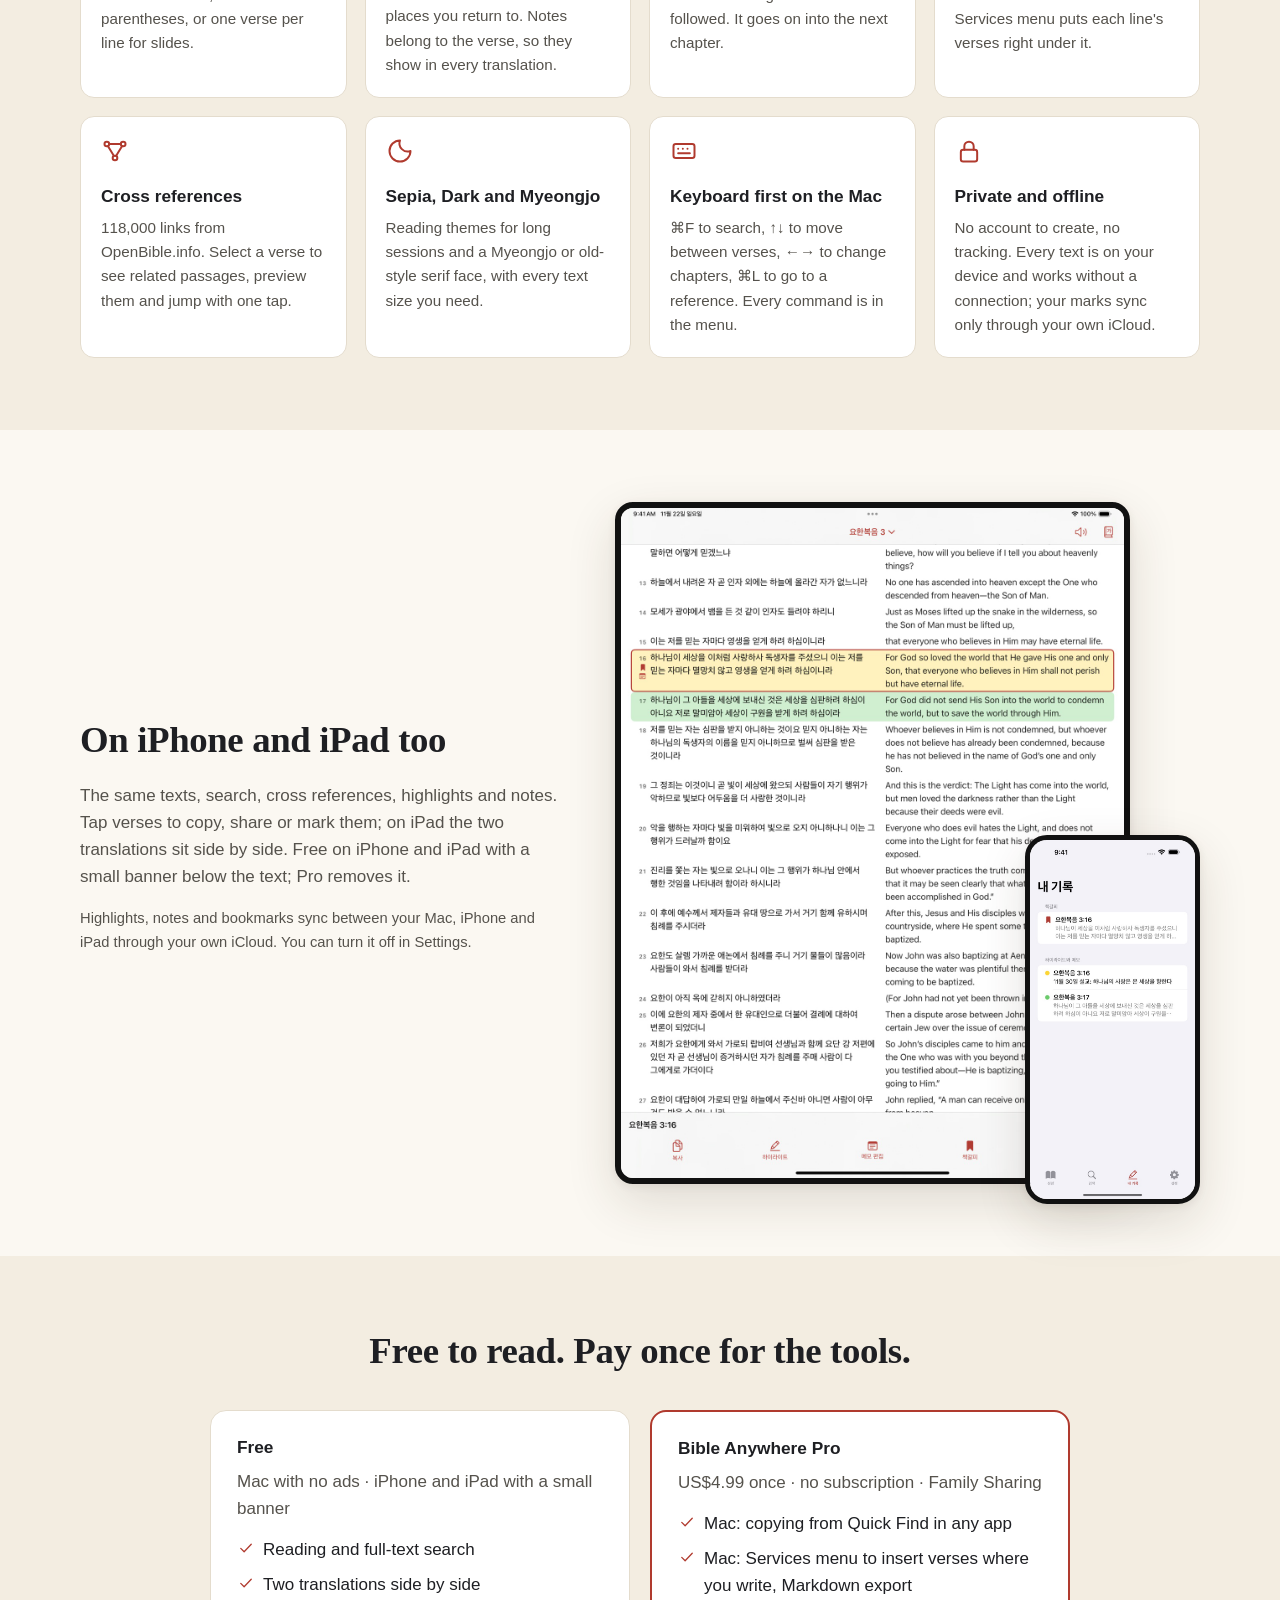
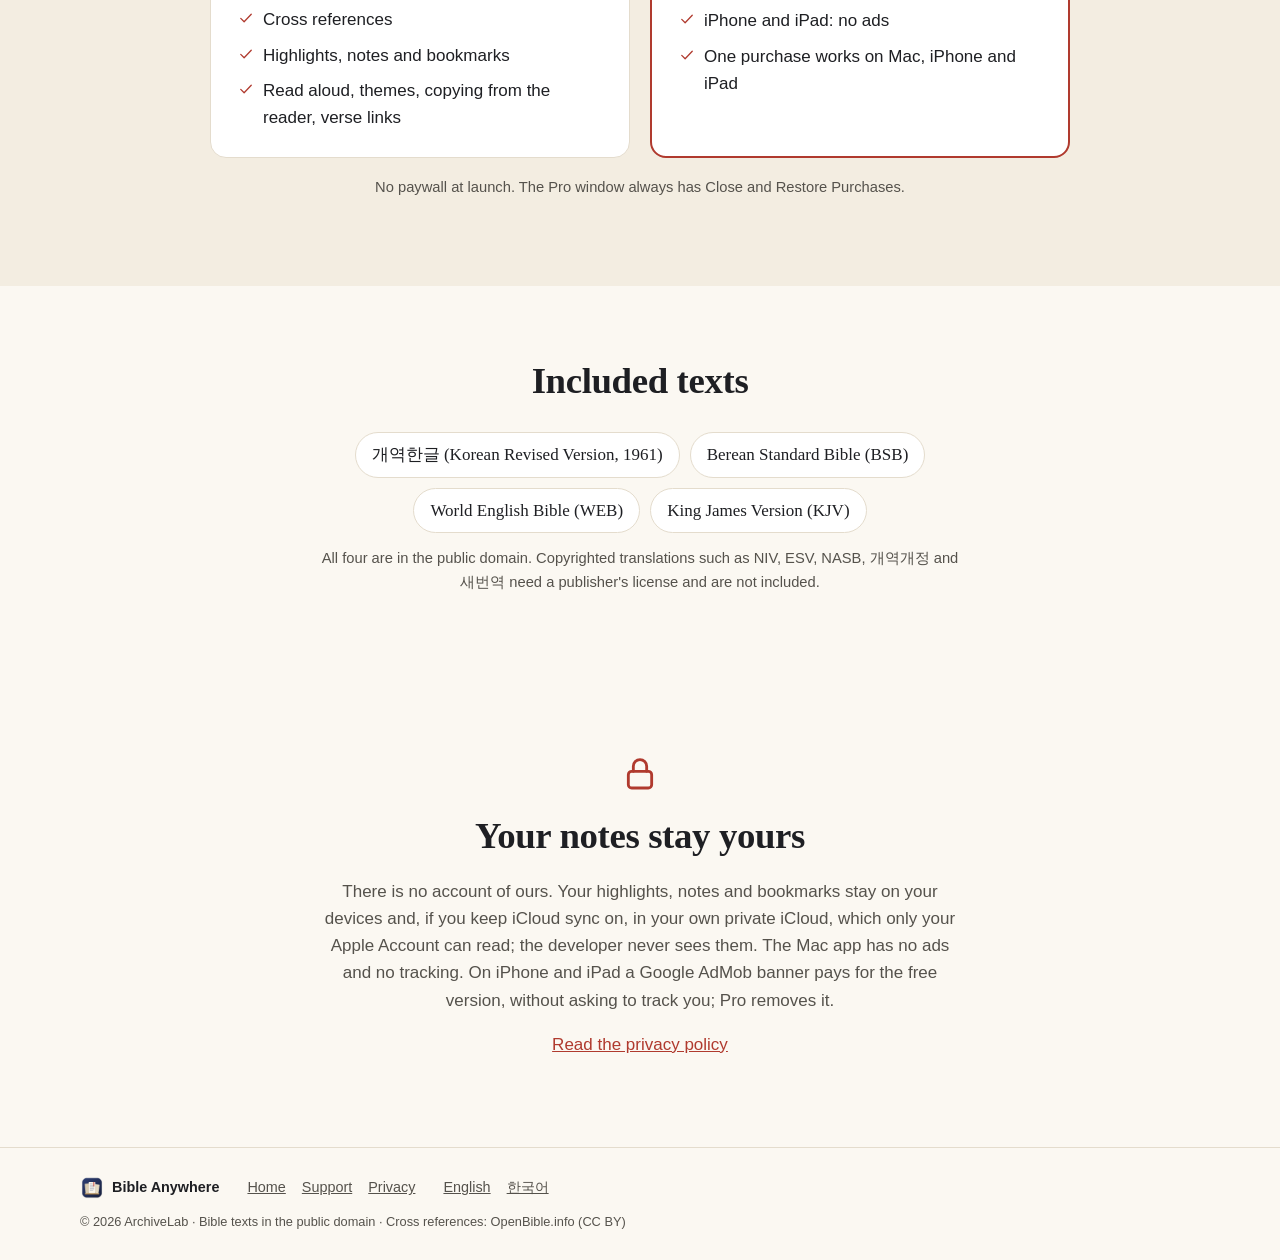
==== commit 32f92845: "Describe iCloud sync on the site and in the privacy policy Co-Authored-By: Claude Opus 5.5 <noreply@" ====
--- a/en/index.html
+++ b/en/index.html
@@ -59,7 +59,7 @@
 
 <section class="features" id="features">
   <h2>Made for people who write with Scripture</h2>
-  <ul class="feature-grid"><li><svg class="ico" viewBox="0 0 24 24" fill="none" stroke="currentColor" stroke-width="1.7" stroke-linecap="round" stroke-linejoin="round" aria-hidden="true" focusable="false"><rect x="8" y="8" width="12" height="13" rx="2"/><path d="M16 8V5a2 2 0 0 0-2-2H6a2 2 0 0 0-2 2v11a2 2 0 0 0 2 2h2"/></svg><h3>Copy the way you write</h3><p>Reference after or before the text, a Markdown quote, an Obsidian callout, the reference in parentheses, or one verse per line for slides.</p></li><li><svg class="ico" viewBox="0 0 24 24" fill="none" stroke="currentColor" stroke-width="1.7" stroke-linecap="round" stroke-linejoin="round" aria-hidden="true" focusable="false"><path d="M4 20h6l10-10-6-6L4 14z"/><path d="M13 5l6 6"/></svg><h3>Highlights, notes, bookmarks</h3><p>Five highlight colours, a note on any verse, bookmarks for the places you return to. Notes belong to the verse, so they show in every translation.</p></li><li><svg class="ico" viewBox="0 0 24 24" fill="none" stroke="currentColor" stroke-width="1.7" stroke-linecap="round" stroke-linejoin="round" aria-hidden="true" focusable="false"><path d="M4 10v4h4l5 4V6L8 10z"/><path d="M16.5 8.5a5 5 0 0 1 0 7"/><path d="M19 6a8.5 8.5 0 0 1 0 12"/></svg><h3>Read aloud</h3><p>The chapter read with the voices built into your device, offline, with the verse being read marked and followed. It goes on into the next chapter.</p></li><li><svg class="ico" viewBox="0 0 24 24" fill="none" stroke="currentColor" stroke-width="1.7" stroke-linecap="round" stroke-linejoin="round" aria-hidden="true" focusable="false"><path d="M10 14a4 4 0 0 0 5.7 0l3-3a4 4 0 0 0-5.7-5.7l-1 1"/><path d="M14 10a4 4 0 0 0-5.7 0l-3 3a4 4 0 0 0 5.7 5.7l1-1"/></svg><h3>Notes and manuscripts</h3><p>Copy Link reopens the passage from Notes, Pages or Obsidian. Select a sermon outline and the Services menu puts each line's verses right under it.</p></li><li><svg class="ico" viewBox="0 0 24 24" fill="none" stroke="currentColor" stroke-width="1.7" stroke-linecap="round" stroke-linejoin="round" aria-hidden="true" focusable="false"><circle cx="5" cy="6" r="2"/><circle cx="19" cy="6" r="2"/><circle cx="12" cy="18" r="2"/><path d="M7 6h10M6 8l5 8M18 8l-5 8"/></svg><h3>Cross references</h3><p>118,000 links from OpenBible.info. Select a verse to see related passages, preview them and jump with one tap.</p></li><li><svg class="ico" viewBox="0 0 24 24" fill="none" stroke="currentColor" stroke-width="1.7" stroke-linecap="round" stroke-linejoin="round" aria-hidden="true" focusable="false"><path d="M12 3a9 9 0 1 0 9 9 7 7 0 0 1-9-9z"/></svg><h3>Sepia, Dark and Myeongjo</h3><p>Reading themes for long sessions and a Myeongjo or old-style serif face, with every text size you need.</p></li><li><svg class="ico" viewBox="0 0 24 24" fill="none" stroke="currentColor" stroke-width="1.7" stroke-linecap="round" stroke-linejoin="round" aria-hidden="true" focusable="false"><rect x="3" y="6" width="18" height="12" rx="2"/><path d="M7 10h.01M11 10h.01M15 10h.01M7 14h10"/></svg><h3>Keyboard first on the Mac</h3><p>⌘F to search, ↑↓ to move between verses, ←→ to change chapters, ⌘L to go to a reference. Every command is in the menu.</p></li><li><svg class="ico" viewBox="0 0 24 24" fill="none" stroke="currentColor" stroke-width="1.7" stroke-linecap="round" stroke-linejoin="round" aria-hidden="true" focusable="false"><rect x="5" y="11" width="14" height="10" rx="2"/><path d="M8 11V8a4 4 0 0 1 8 0v3"/></svg><h3>Private and offline</h3><p>No account, no ads, no tracking. Every text is on your device and works without a connection.</p></li></ul>
+  <ul class="feature-grid"><li><svg class="ico" viewBox="0 0 24 24" fill="none" stroke="currentColor" stroke-width="1.7" stroke-linecap="round" stroke-linejoin="round" aria-hidden="true" focusable="false"><rect x="8" y="8" width="12" height="13" rx="2"/><path d="M16 8V5a2 2 0 0 0-2-2H6a2 2 0 0 0-2 2v11a2 2 0 0 0 2 2h2"/></svg><h3>Copy the way you write</h3><p>Reference after or before the text, a Markdown quote, an Obsidian callout, the reference in parentheses, or one verse per line for slides.</p></li><li><svg class="ico" viewBox="0 0 24 24" fill="none" stroke="currentColor" stroke-width="1.7" stroke-linecap="round" stroke-linejoin="round" aria-hidden="true" focusable="false"><path d="M4 20h6l10-10-6-6L4 14z"/><path d="M13 5l6 6"/></svg><h3>Highlights, notes, bookmarks</h3><p>Five highlight colours, a note on any verse, bookmarks for the places you return to. Notes belong to the verse, so they show in every translation.</p></li><li><svg class="ico" viewBox="0 0 24 24" fill="none" stroke="currentColor" stroke-width="1.7" stroke-linecap="round" stroke-linejoin="round" aria-hidden="true" focusable="false"><path d="M4 10v4h4l5 4V6L8 10z"/><path d="M16.5 8.5a5 5 0 0 1 0 7"/><path d="M19 6a8.5 8.5 0 0 1 0 12"/></svg><h3>Read aloud</h3><p>The chapter read with the voices built into your device, offline, with the verse being read marked and followed. It goes on into the next chapter.</p></li><li><svg class="ico" viewBox="0 0 24 24" fill="none" stroke="currentColor" stroke-width="1.7" stroke-linecap="round" stroke-linejoin="round" aria-hidden="true" focusable="false"><path d="M10 14a4 4 0 0 0 5.7 0l3-3a4 4 0 0 0-5.7-5.7l-1 1"/><path d="M14 10a4 4 0 0 0-5.7 0l-3 3a4 4 0 0 0 5.7 5.7l1-1"/></svg><h3>Notes and manuscripts</h3><p>Copy Link reopens the passage from Notes, Pages or Obsidian. Select a sermon outline and the Services menu puts each line's verses right under it.</p></li><li><svg class="ico" viewBox="0 0 24 24" fill="none" stroke="currentColor" stroke-width="1.7" stroke-linecap="round" stroke-linejoin="round" aria-hidden="true" focusable="false"><circle cx="5" cy="6" r="2"/><circle cx="19" cy="6" r="2"/><circle cx="12" cy="18" r="2"/><path d="M7 6h10M6 8l5 8M18 8l-5 8"/></svg><h3>Cross references</h3><p>118,000 links from OpenBible.info. Select a verse to see related passages, preview them and jump with one tap.</p></li><li><svg class="ico" viewBox="0 0 24 24" fill="none" stroke="currentColor" stroke-width="1.7" stroke-linecap="round" stroke-linejoin="round" aria-hidden="true" focusable="false"><path d="M12 3a9 9 0 1 0 9 9 7 7 0 0 1-9-9z"/></svg><h3>Sepia, Dark and Myeongjo</h3><p>Reading themes for long sessions and a Myeongjo or old-style serif face, with every text size you need.</p></li><li><svg class="ico" viewBox="0 0 24 24" fill="none" stroke="currentColor" stroke-width="1.7" stroke-linecap="round" stroke-linejoin="round" aria-hidden="true" focusable="false"><rect x="3" y="6" width="18" height="12" rx="2"/><path d="M7 10h.01M11 10h.01M15 10h.01M7 14h10"/></svg><h3>Keyboard first on the Mac</h3><p>⌘F to search, ↑↓ to move between verses, ←→ to change chapters, ⌘L to go to a reference. Every command is in the menu.</p></li><li><svg class="ico" viewBox="0 0 24 24" fill="none" stroke="currentColor" stroke-width="1.7" stroke-linecap="round" stroke-linejoin="round" aria-hidden="true" focusable="false"><rect x="5" y="11" width="14" height="10" rx="2"/><path d="M8 11V8a4 4 0 0 1 8 0v3"/></svg><h3>Private and offline</h3><p>No account to create, no tracking. Every text is on your device and works without a connection; your marks sync only through your own iCloud.</p></li></ul>
 </section>
 
 <section class="devices">
@@ -67,7 +67,7 @@
     <div class="devices-copy">
       <h2>On iPhone and iPad too</h2>
       <p>The same texts, search, cross references, highlights and notes. Tap verses to copy, share or mark them; on iPad the two translations sit side by side. Free on iPhone and iPad with a small banner below the text; Pro removes it.</p>
-      <p class="note">Highlights, notes and bookmarks are kept on each device for now.</p>
+      <p class="note">Highlights, notes and bookmarks sync between your Mac, iPhone and iPad through your own iCloud. You can turn it off in Settings.</p>
     </div>
     <div class="devices-art">
       <img class="pad" src="../assets/shots/ipad-parallel-ko.jpg" alt="" width="1200" height="1600" loading="lazy">
@@ -95,7 +95,7 @@
   <div class="promise-in">
     <svg class="ico lg" viewBox="0 0 24 24" fill="none" stroke="currentColor" stroke-width="1.7" stroke-linecap="round" stroke-linejoin="round" aria-hidden="true" focusable="false"><rect x="5" y="11" width="14" height="10" rx="2"/><path d="M8 11V8a4 4 0 0 1 8 0v3"/></svg>
     <h2>Your notes stay yours</h2>
-    <p>There is no account and the app never sends your notes anywhere. The Mac app has no ads and no tracking. On iPhone and iPad a Google AdMob banner pays for the free version, without asking to track you; Pro removes it.</p>
+    <p>There is no account of ours. Your highlights, notes and bookmarks stay on your devices and, if you keep iCloud sync on, in your own private iCloud, which only your Apple Account can read; the developer never sees them. The Mac app has no ads and no tracking. On iPhone and iPad a Google AdMob banner pays for the free version, without asking to track you; Pro removes it.</p>
     <p><a href="privacy.html">Read the privacy policy</a></p>
   </div>
 </section>
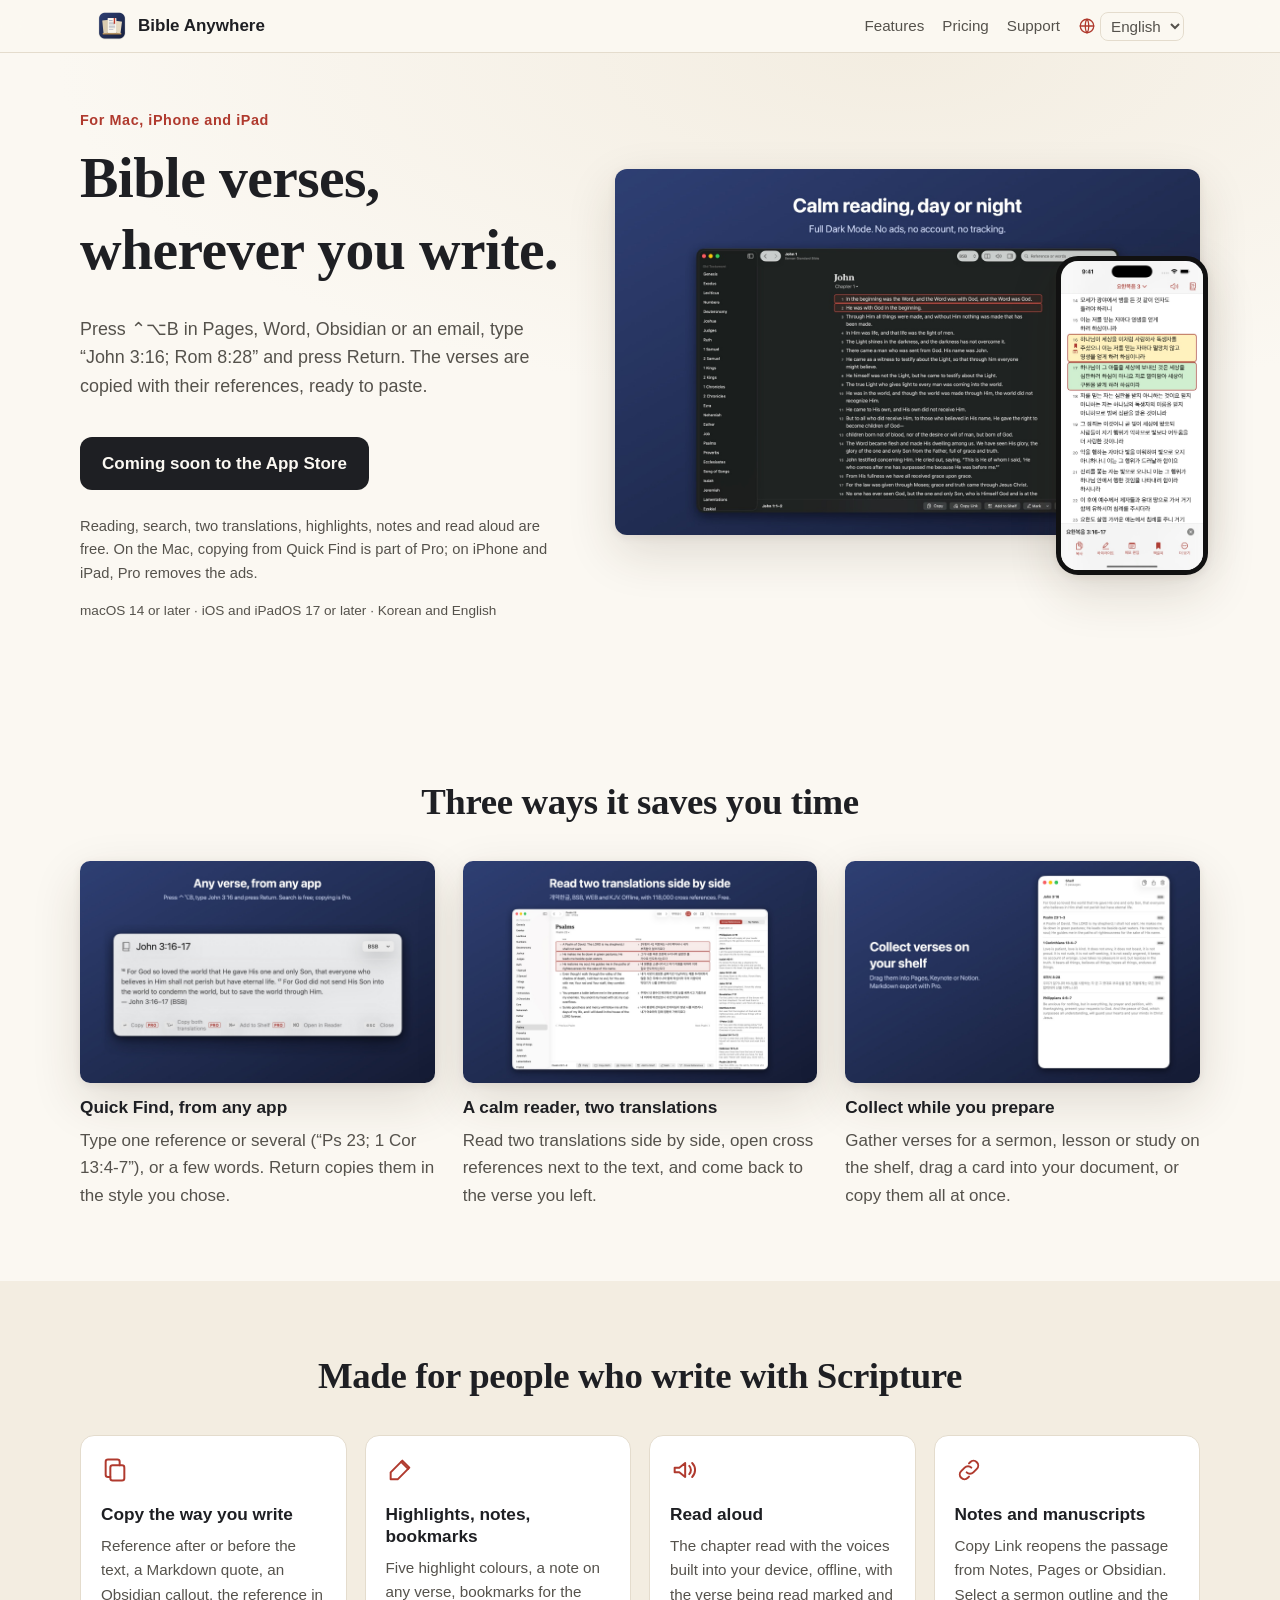
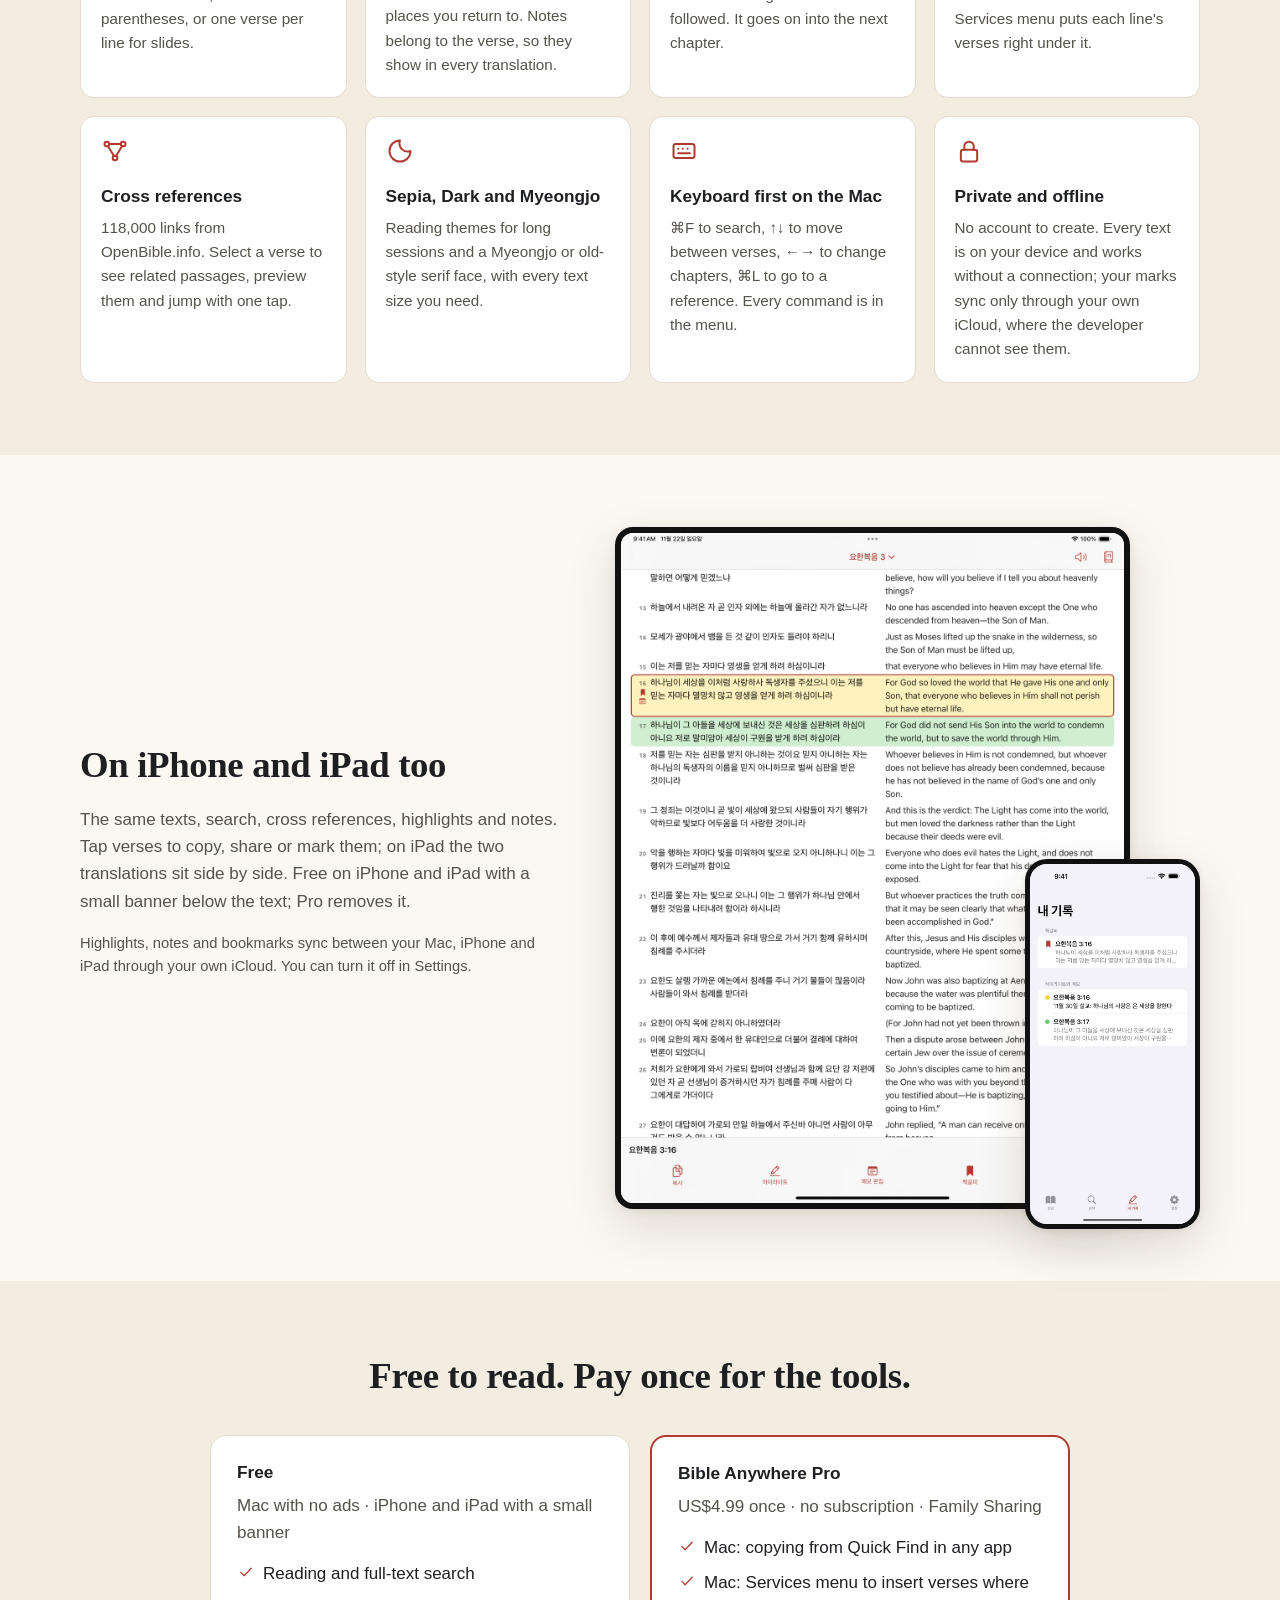
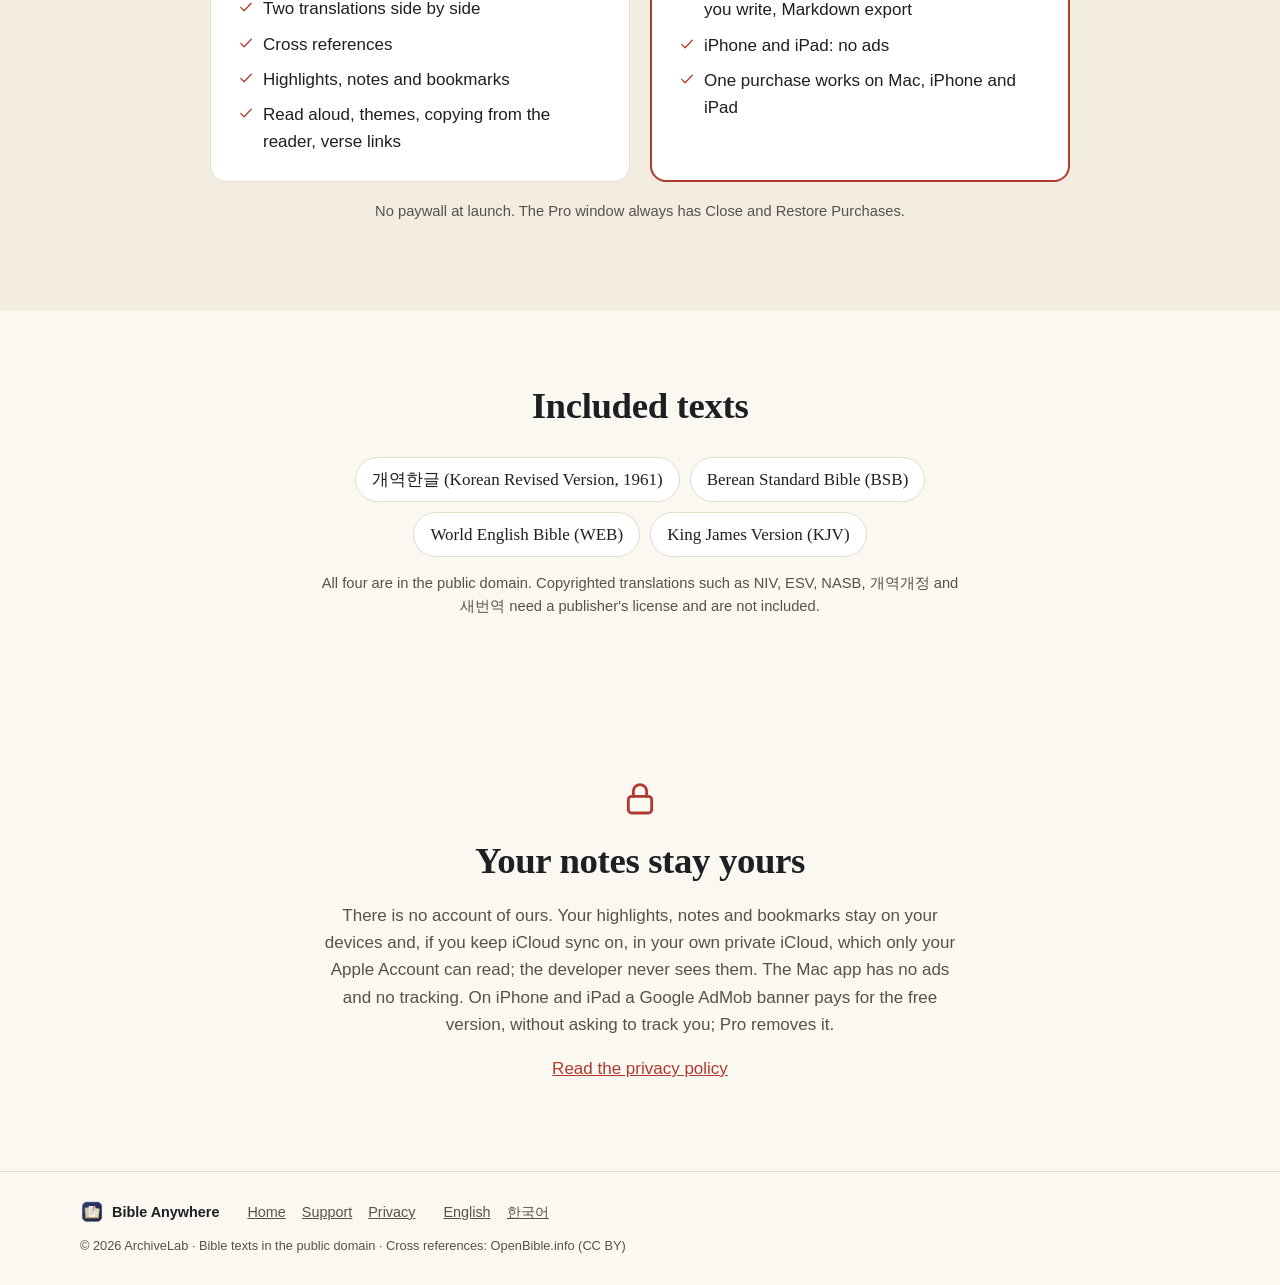
==== commit ba639544: "Site: no tracking claim removed; developer cannot see synced marks Co-Authored-By: Claude Opus 5.5 <" ====
--- a/en/index.html
+++ b/en/index.html
@@ -59,7 +59,7 @@
 
 <section class="features" id="features">
   <h2>Made for people who write with Scripture</h2>
-  <ul class="feature-grid"><li><svg class="ico" viewBox="0 0 24 24" fill="none" stroke="currentColor" stroke-width="1.7" stroke-linecap="round" stroke-linejoin="round" aria-hidden="true" focusable="false"><rect x="8" y="8" width="12" height="13" rx="2"/><path d="M16 8V5a2 2 0 0 0-2-2H6a2 2 0 0 0-2 2v11a2 2 0 0 0 2 2h2"/></svg><h3>Copy the way you write</h3><p>Reference after or before the text, a Markdown quote, an Obsidian callout, the reference in parentheses, or one verse per line for slides.</p></li><li><svg class="ico" viewBox="0 0 24 24" fill="none" stroke="currentColor" stroke-width="1.7" stroke-linecap="round" stroke-linejoin="round" aria-hidden="true" focusable="false"><path d="M4 20h6l10-10-6-6L4 14z"/><path d="M13 5l6 6"/></svg><h3>Highlights, notes, bookmarks</h3><p>Five highlight colours, a note on any verse, bookmarks for the places you return to. Notes belong to the verse, so they show in every translation.</p></li><li><svg class="ico" viewBox="0 0 24 24" fill="none" stroke="currentColor" stroke-width="1.7" stroke-linecap="round" stroke-linejoin="round" aria-hidden="true" focusable="false"><path d="M4 10v4h4l5 4V6L8 10z"/><path d="M16.5 8.5a5 5 0 0 1 0 7"/><path d="M19 6a8.5 8.5 0 0 1 0 12"/></svg><h3>Read aloud</h3><p>The chapter read with the voices built into your device, offline, with the verse being read marked and followed. It goes on into the next chapter.</p></li><li><svg class="ico" viewBox="0 0 24 24" fill="none" stroke="currentColor" stroke-width="1.7" stroke-linecap="round" stroke-linejoin="round" aria-hidden="true" focusable="false"><path d="M10 14a4 4 0 0 0 5.7 0l3-3a4 4 0 0 0-5.7-5.7l-1 1"/><path d="M14 10a4 4 0 0 0-5.7 0l-3 3a4 4 0 0 0 5.7 5.7l1-1"/></svg><h3>Notes and manuscripts</h3><p>Copy Link reopens the passage from Notes, Pages or Obsidian. Select a sermon outline and the Services menu puts each line's verses right under it.</p></li><li><svg class="ico" viewBox="0 0 24 24" fill="none" stroke="currentColor" stroke-width="1.7" stroke-linecap="round" stroke-linejoin="round" aria-hidden="true" focusable="false"><circle cx="5" cy="6" r="2"/><circle cx="19" cy="6" r="2"/><circle cx="12" cy="18" r="2"/><path d="M7 6h10M6 8l5 8M18 8l-5 8"/></svg><h3>Cross references</h3><p>118,000 links from OpenBible.info. Select a verse to see related passages, preview them and jump with one tap.</p></li><li><svg class="ico" viewBox="0 0 24 24" fill="none" stroke="currentColor" stroke-width="1.7" stroke-linecap="round" stroke-linejoin="round" aria-hidden="true" focusable="false"><path d="M12 3a9 9 0 1 0 9 9 7 7 0 0 1-9-9z"/></svg><h3>Sepia, Dark and Myeongjo</h3><p>Reading themes for long sessions and a Myeongjo or old-style serif face, with every text size you need.</p></li><li><svg class="ico" viewBox="0 0 24 24" fill="none" stroke="currentColor" stroke-width="1.7" stroke-linecap="round" stroke-linejoin="round" aria-hidden="true" focusable="false"><rect x="3" y="6" width="18" height="12" rx="2"/><path d="M7 10h.01M11 10h.01M15 10h.01M7 14h10"/></svg><h3>Keyboard first on the Mac</h3><p>⌘F to search, ↑↓ to move between verses, ←→ to change chapters, ⌘L to go to a reference. Every command is in the menu.</p></li><li><svg class="ico" viewBox="0 0 24 24" fill="none" stroke="currentColor" stroke-width="1.7" stroke-linecap="round" stroke-linejoin="round" aria-hidden="true" focusable="false"><rect x="5" y="11" width="14" height="10" rx="2"/><path d="M8 11V8a4 4 0 0 1 8 0v3"/></svg><h3>Private and offline</h3><p>No account to create, no tracking. Every text is on your device and works without a connection; your marks sync only through your own iCloud.</p></li></ul>
+  <ul class="feature-grid"><li><svg class="ico" viewBox="0 0 24 24" fill="none" stroke="currentColor" stroke-width="1.7" stroke-linecap="round" stroke-linejoin="round" aria-hidden="true" focusable="false"><rect x="8" y="8" width="12" height="13" rx="2"/><path d="M16 8V5a2 2 0 0 0-2-2H6a2 2 0 0 0-2 2v11a2 2 0 0 0 2 2h2"/></svg><h3>Copy the way you write</h3><p>Reference after or before the text, a Markdown quote, an Obsidian callout, the reference in parentheses, or one verse per line for slides.</p></li><li><svg class="ico" viewBox="0 0 24 24" fill="none" stroke="currentColor" stroke-width="1.7" stroke-linecap="round" stroke-linejoin="round" aria-hidden="true" focusable="false"><path d="M4 20h6l10-10-6-6L4 14z"/><path d="M13 5l6 6"/></svg><h3>Highlights, notes, bookmarks</h3><p>Five highlight colours, a note on any verse, bookmarks for the places you return to. Notes belong to the verse, so they show in every translation.</p></li><li><svg class="ico" viewBox="0 0 24 24" fill="none" stroke="currentColor" stroke-width="1.7" stroke-linecap="round" stroke-linejoin="round" aria-hidden="true" focusable="false"><path d="M4 10v4h4l5 4V6L8 10z"/><path d="M16.5 8.5a5 5 0 0 1 0 7"/><path d="M19 6a8.5 8.5 0 0 1 0 12"/></svg><h3>Read aloud</h3><p>The chapter read with the voices built into your device, offline, with the verse being read marked and followed. It goes on into the next chapter.</p></li><li><svg class="ico" viewBox="0 0 24 24" fill="none" stroke="currentColor" stroke-width="1.7" stroke-linecap="round" stroke-linejoin="round" aria-hidden="true" focusable="false"><path d="M10 14a4 4 0 0 0 5.7 0l3-3a4 4 0 0 0-5.7-5.7l-1 1"/><path d="M14 10a4 4 0 0 0-5.7 0l-3 3a4 4 0 0 0 5.7 5.7l1-1"/></svg><h3>Notes and manuscripts</h3><p>Copy Link reopens the passage from Notes, Pages or Obsidian. Select a sermon outline and the Services menu puts each line's verses right under it.</p></li><li><svg class="ico" viewBox="0 0 24 24" fill="none" stroke="currentColor" stroke-width="1.7" stroke-linecap="round" stroke-linejoin="round" aria-hidden="true" focusable="false"><circle cx="5" cy="6" r="2"/><circle cx="19" cy="6" r="2"/><circle cx="12" cy="18" r="2"/><path d="M7 6h10M6 8l5 8M18 8l-5 8"/></svg><h3>Cross references</h3><p>118,000 links from OpenBible.info. Select a verse to see related passages, preview them and jump with one tap.</p></li><li><svg class="ico" viewBox="0 0 24 24" fill="none" stroke="currentColor" stroke-width="1.7" stroke-linecap="round" stroke-linejoin="round" aria-hidden="true" focusable="false"><path d="M12 3a9 9 0 1 0 9 9 7 7 0 0 1-9-9z"/></svg><h3>Sepia, Dark and Myeongjo</h3><p>Reading themes for long sessions and a Myeongjo or old-style serif face, with every text size you need.</p></li><li><svg class="ico" viewBox="0 0 24 24" fill="none" stroke="currentColor" stroke-width="1.7" stroke-linecap="round" stroke-linejoin="round" aria-hidden="true" focusable="false"><rect x="3" y="6" width="18" height="12" rx="2"/><path d="M7 10h.01M11 10h.01M15 10h.01M7 14h10"/></svg><h3>Keyboard first on the Mac</h3><p>⌘F to search, ↑↓ to move between verses, ←→ to change chapters, ⌘L to go to a reference. Every command is in the menu.</p></li><li><svg class="ico" viewBox="0 0 24 24" fill="none" stroke="currentColor" stroke-width="1.7" stroke-linecap="round" stroke-linejoin="round" aria-hidden="true" focusable="false"><rect x="5" y="11" width="14" height="10" rx="2"/><path d="M8 11V8a4 4 0 0 1 8 0v3"/></svg><h3>Private and offline</h3><p>No account to create. Every text is on your device and works without a connection; your marks sync only through your own iCloud, where the developer cannot see them.</p></li></ul>
 </section>
 
 <section class="devices">
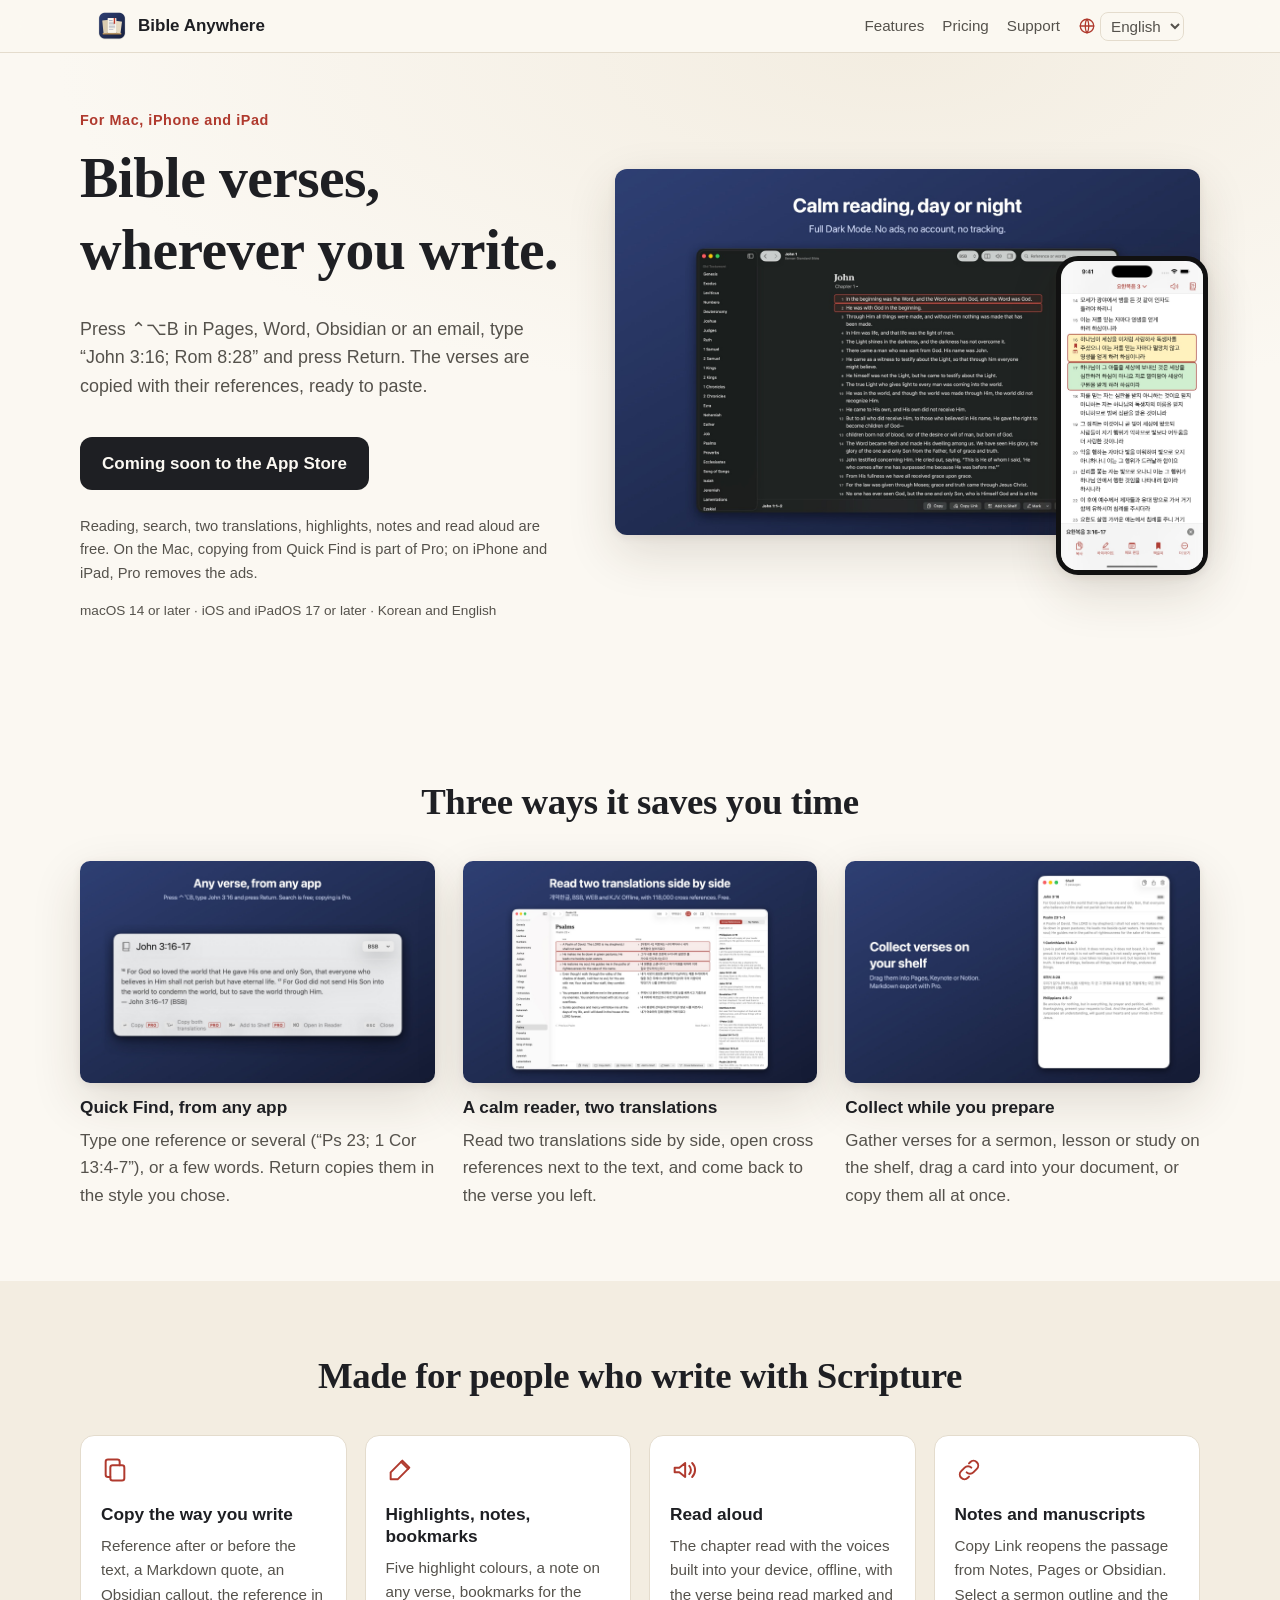
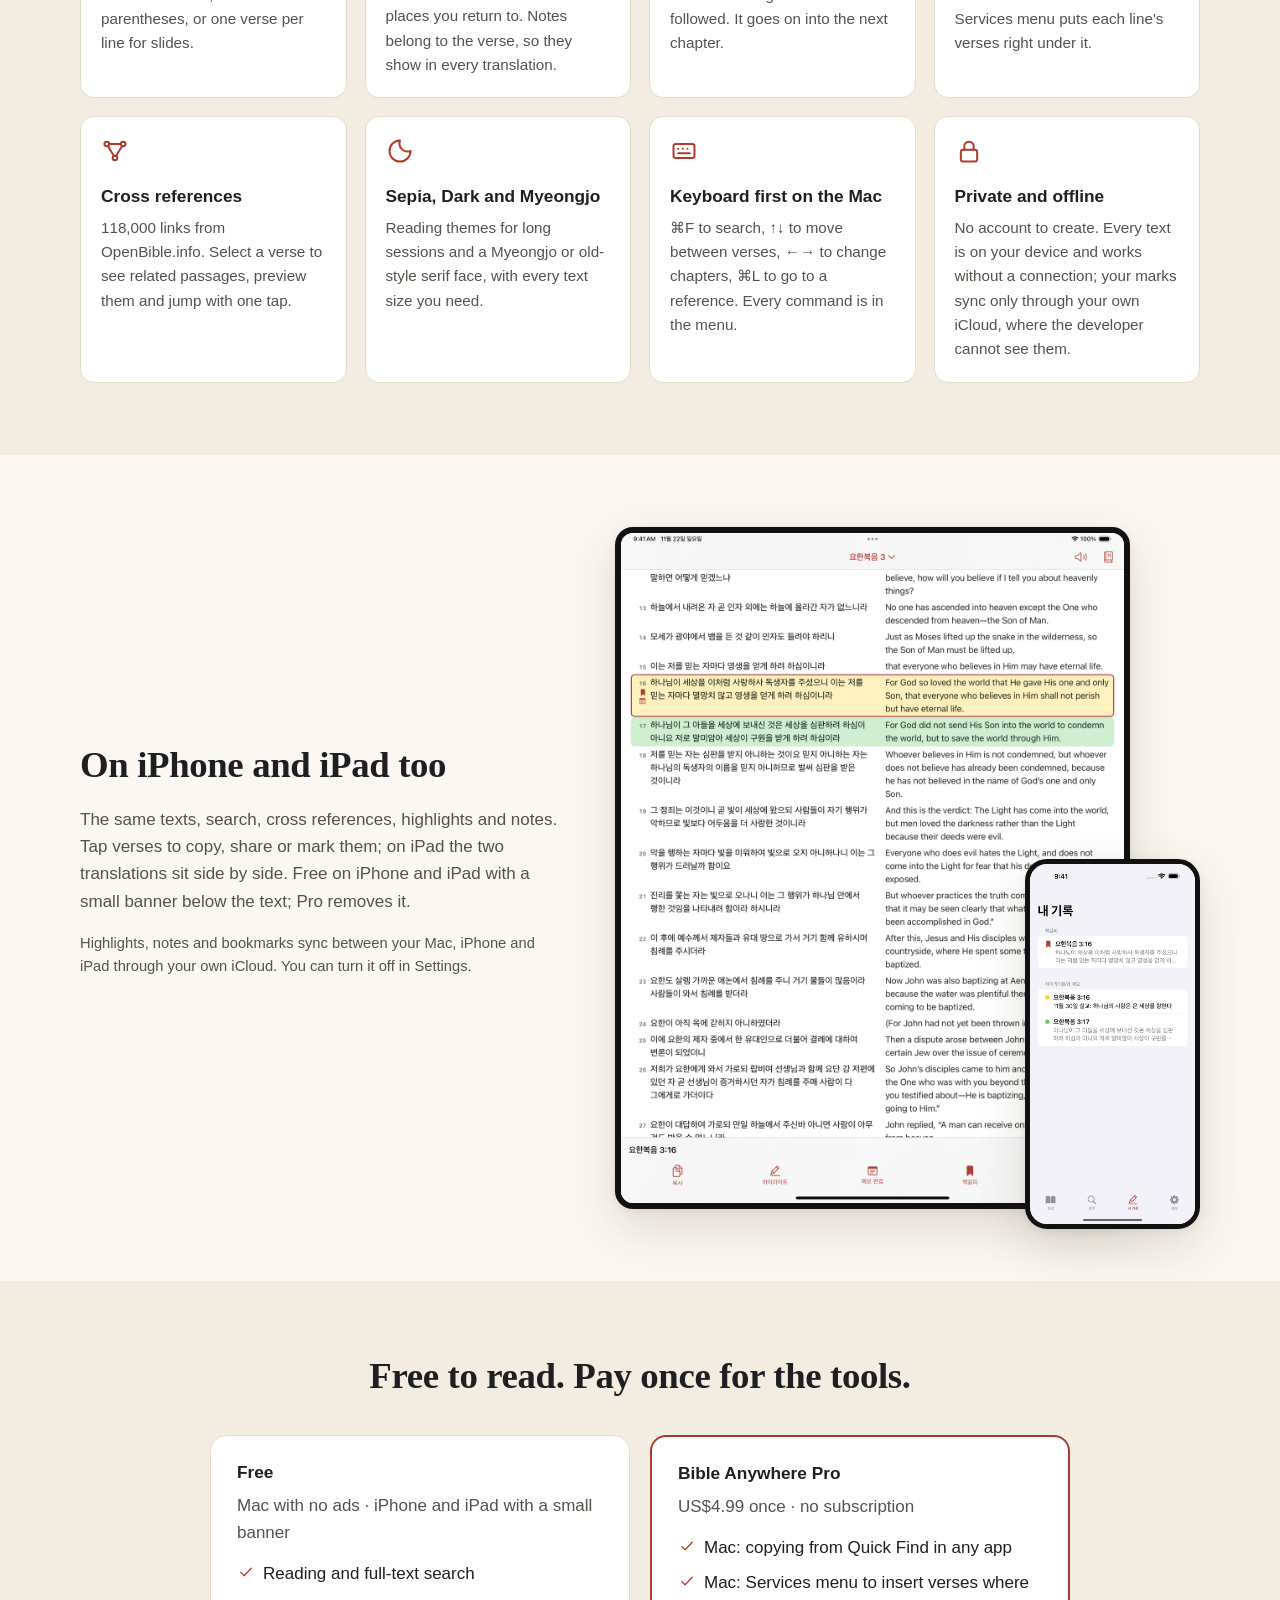
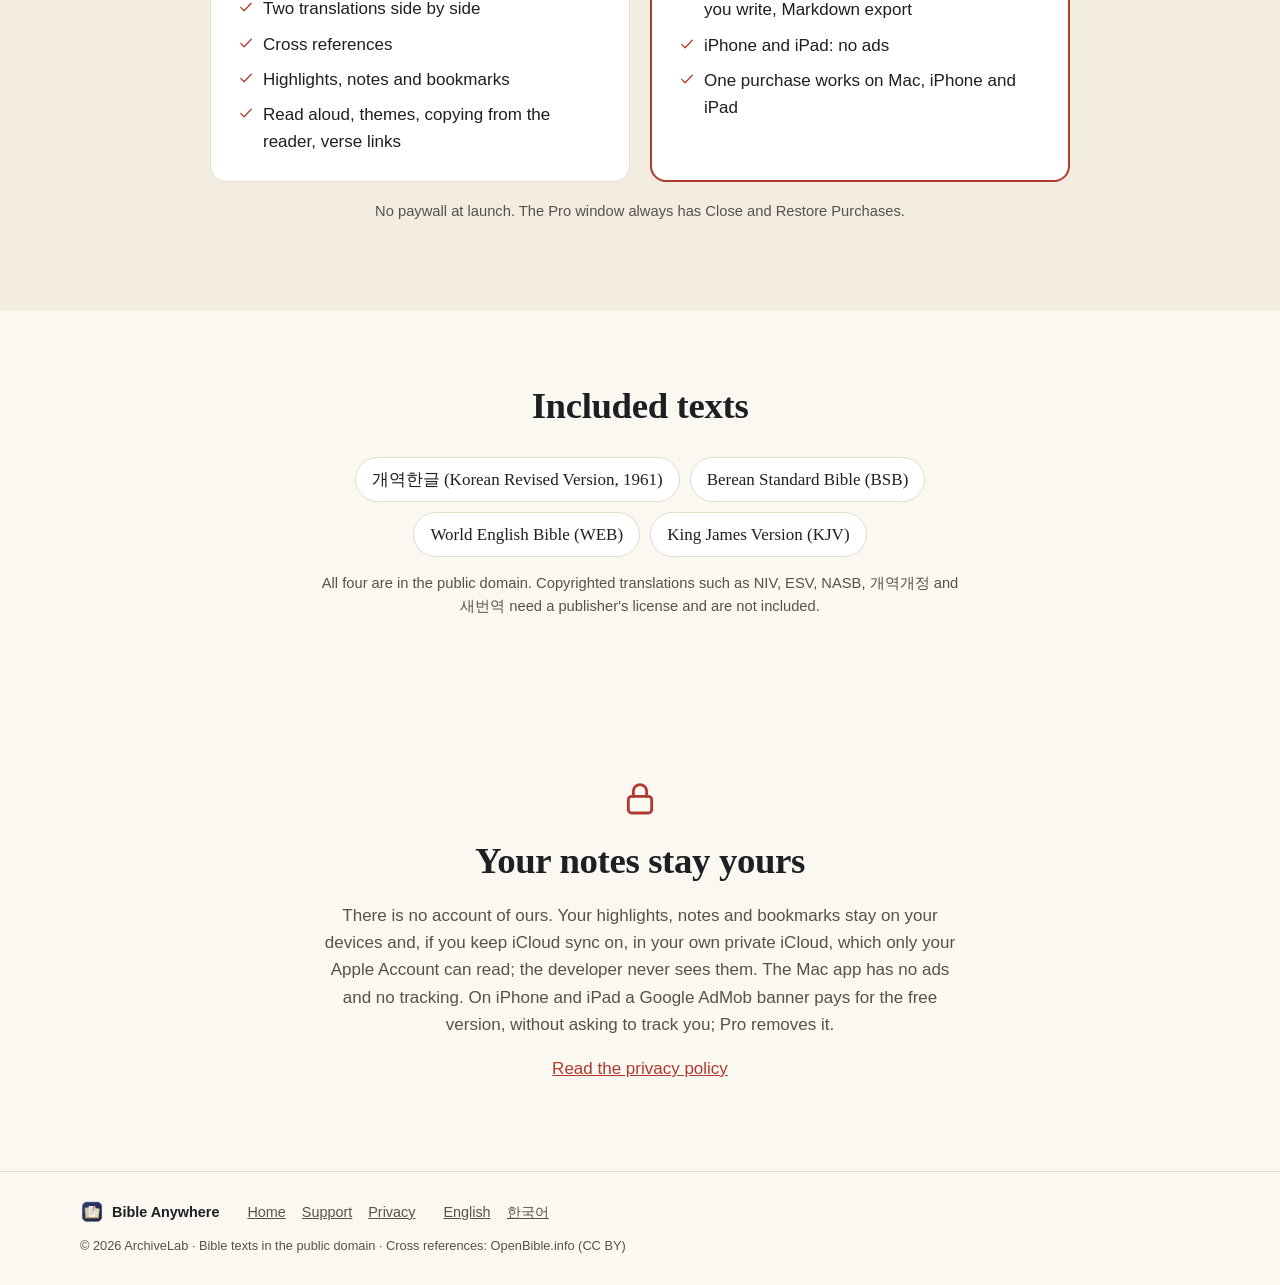
==== commit 7da3e842: "No Family Sharing for Pro: removed from the price line and the restore FAQ Co-Authored-By: Claude Op" ====
--- a/en/index.html
+++ b/en/index.html
@@ -80,7 +80,7 @@
   <h2>Free to read. Pay once for the tools.</h2>
   <div class="plans">
     <div class="plan"><h3>Free</h3><p class="price">Mac with no ads · iPhone and iPad with a small banner</p><ul><li><svg class="ico sm" viewBox="0 0 24 24" fill="none" stroke="currentColor" stroke-width="1.7" stroke-linecap="round" stroke-linejoin="round" aria-hidden="true" focusable="false"><path d="M5 12.5l4.5 4.5L19 7"/></svg>Reading and full-text search</li><li><svg class="ico sm" viewBox="0 0 24 24" fill="none" stroke="currentColor" stroke-width="1.7" stroke-linecap="round" stroke-linejoin="round" aria-hidden="true" focusable="false"><path d="M5 12.5l4.5 4.5L19 7"/></svg>Two translations side by side</li><li><svg class="ico sm" viewBox="0 0 24 24" fill="none" stroke="currentColor" stroke-width="1.7" stroke-linecap="round" stroke-linejoin="round" aria-hidden="true" focusable="false"><path d="M5 12.5l4.5 4.5L19 7"/></svg>Cross references</li><li><svg class="ico sm" viewBox="0 0 24 24" fill="none" stroke="currentColor" stroke-width="1.7" stroke-linecap="round" stroke-linejoin="round" aria-hidden="true" focusable="false"><path d="M5 12.5l4.5 4.5L19 7"/></svg>Highlights, notes and bookmarks</li><li><svg class="ico sm" viewBox="0 0 24 24" fill="none" stroke="currentColor" stroke-width="1.7" stroke-linecap="round" stroke-linejoin="round" aria-hidden="true" focusable="false"><path d="M5 12.5l4.5 4.5L19 7"/></svg>Read aloud, themes, copying from the reader, verse links</li></ul></div>
-    <div class="plan pro"><h3>Bible Anywhere Pro</h3><p class="price">US$4.99 once · no subscription · Family Sharing</p><ul><li><svg class="ico sm" viewBox="0 0 24 24" fill="none" stroke="currentColor" stroke-width="1.7" stroke-linecap="round" stroke-linejoin="round" aria-hidden="true" focusable="false"><path d="M5 12.5l4.5 4.5L19 7"/></svg>Mac: copying from Quick Find in any app</li><li><svg class="ico sm" viewBox="0 0 24 24" fill="none" stroke="currentColor" stroke-width="1.7" stroke-linecap="round" stroke-linejoin="round" aria-hidden="true" focusable="false"><path d="M5 12.5l4.5 4.5L19 7"/></svg>Mac: Services menu to insert verses where you write, Markdown export</li><li><svg class="ico sm" viewBox="0 0 24 24" fill="none" stroke="currentColor" stroke-width="1.7" stroke-linecap="round" stroke-linejoin="round" aria-hidden="true" focusable="false"><path d="M5 12.5l4.5 4.5L19 7"/></svg>iPhone and iPad: no ads</li><li><svg class="ico sm" viewBox="0 0 24 24" fill="none" stroke="currentColor" stroke-width="1.7" stroke-linecap="round" stroke-linejoin="round" aria-hidden="true" focusable="false"><path d="M5 12.5l4.5 4.5L19 7"/></svg>One purchase works on Mac, iPhone and iPad</li></ul></div>
+    <div class="plan pro"><h3>Bible Anywhere Pro</h3><p class="price">US$4.99 once · no subscription</p><ul><li><svg class="ico sm" viewBox="0 0 24 24" fill="none" stroke="currentColor" stroke-width="1.7" stroke-linecap="round" stroke-linejoin="round" aria-hidden="true" focusable="false"><path d="M5 12.5l4.5 4.5L19 7"/></svg>Mac: copying from Quick Find in any app</li><li><svg class="ico sm" viewBox="0 0 24 24" fill="none" stroke="currentColor" stroke-width="1.7" stroke-linecap="round" stroke-linejoin="round" aria-hidden="true" focusable="false"><path d="M5 12.5l4.5 4.5L19 7"/></svg>Mac: Services menu to insert verses where you write, Markdown export</li><li><svg class="ico sm" viewBox="0 0 24 24" fill="none" stroke="currentColor" stroke-width="1.7" stroke-linecap="round" stroke-linejoin="round" aria-hidden="true" focusable="false"><path d="M5 12.5l4.5 4.5L19 7"/></svg>iPhone and iPad: no ads</li><li><svg class="ico sm" viewBox="0 0 24 24" fill="none" stroke="currentColor" stroke-width="1.7" stroke-linecap="round" stroke-linejoin="round" aria-hidden="true" focusable="false"><path d="M5 12.5l4.5 4.5L19 7"/></svg>One purchase works on Mac, iPhone and iPad</li></ul></div>
   </div>
   <p class="note center">No paywall at launch. The Pro window always has Close and Restore Purchases.</p>
 </section>
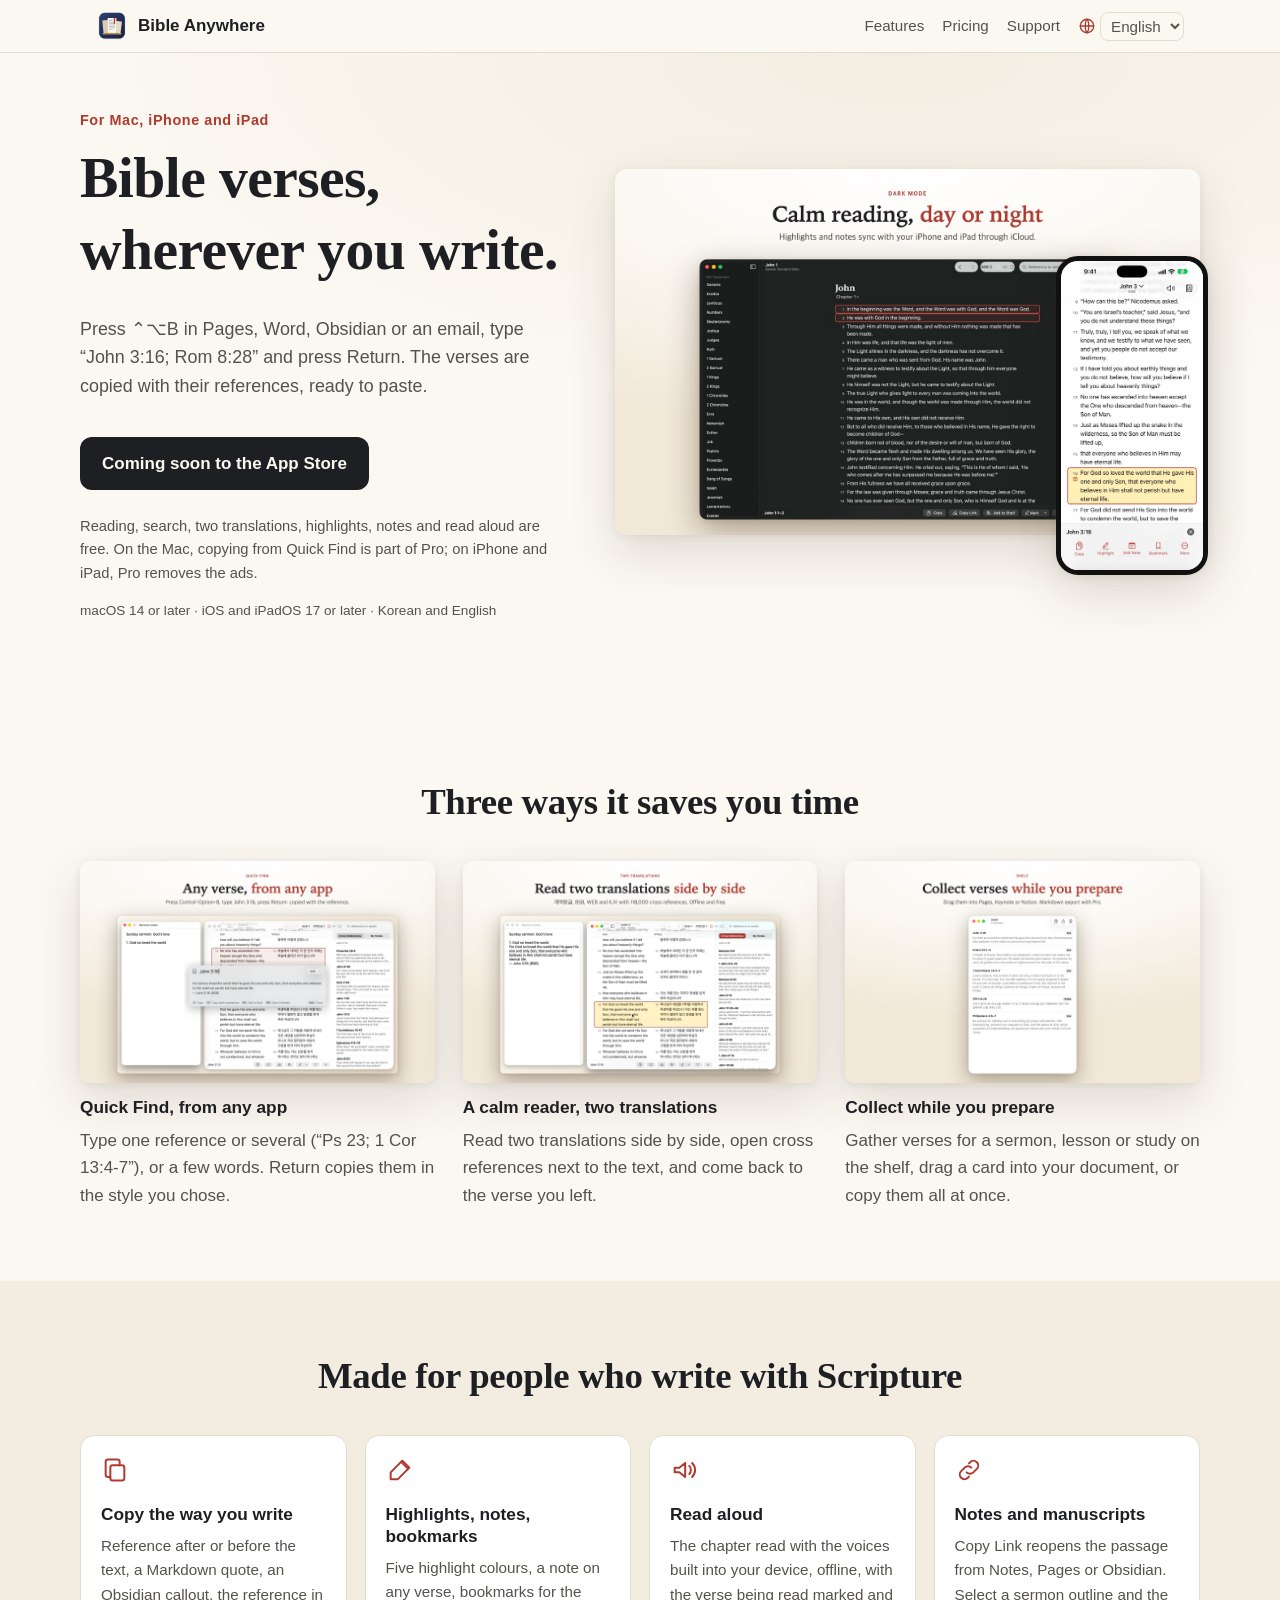
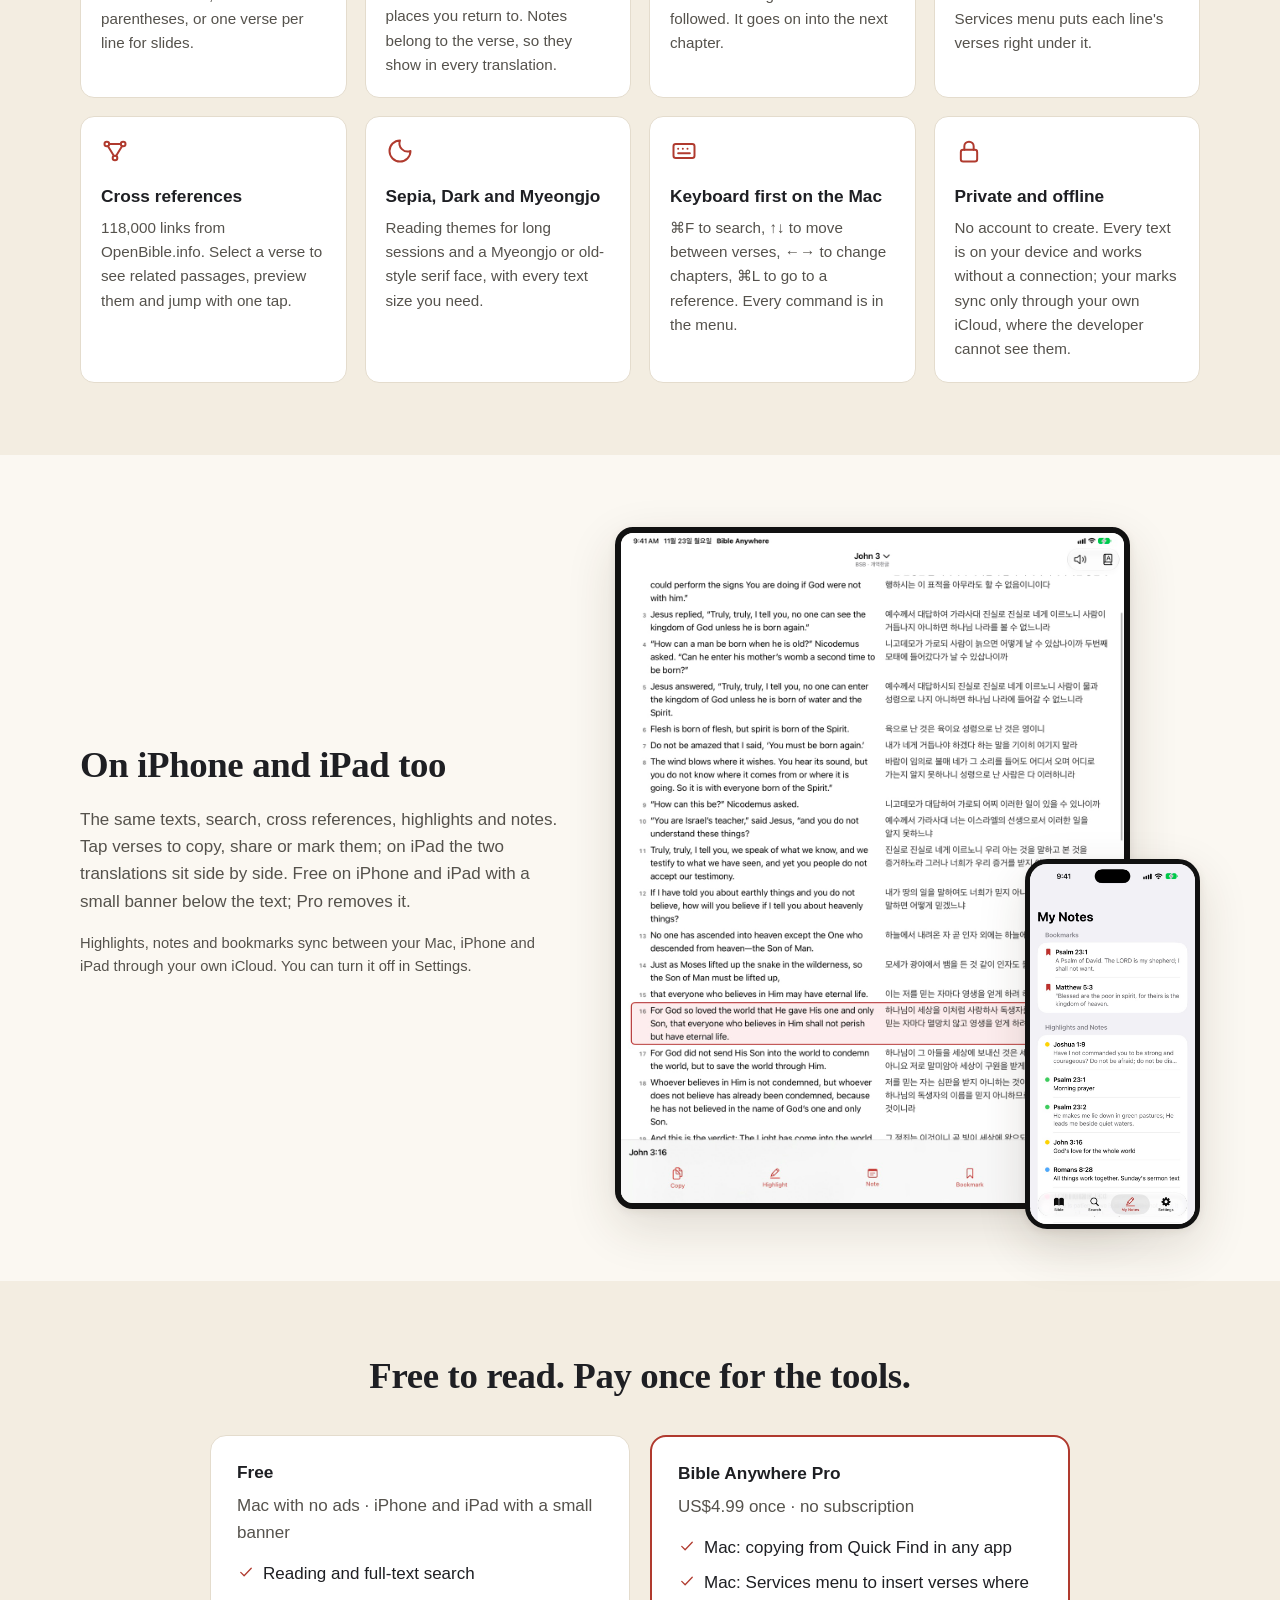
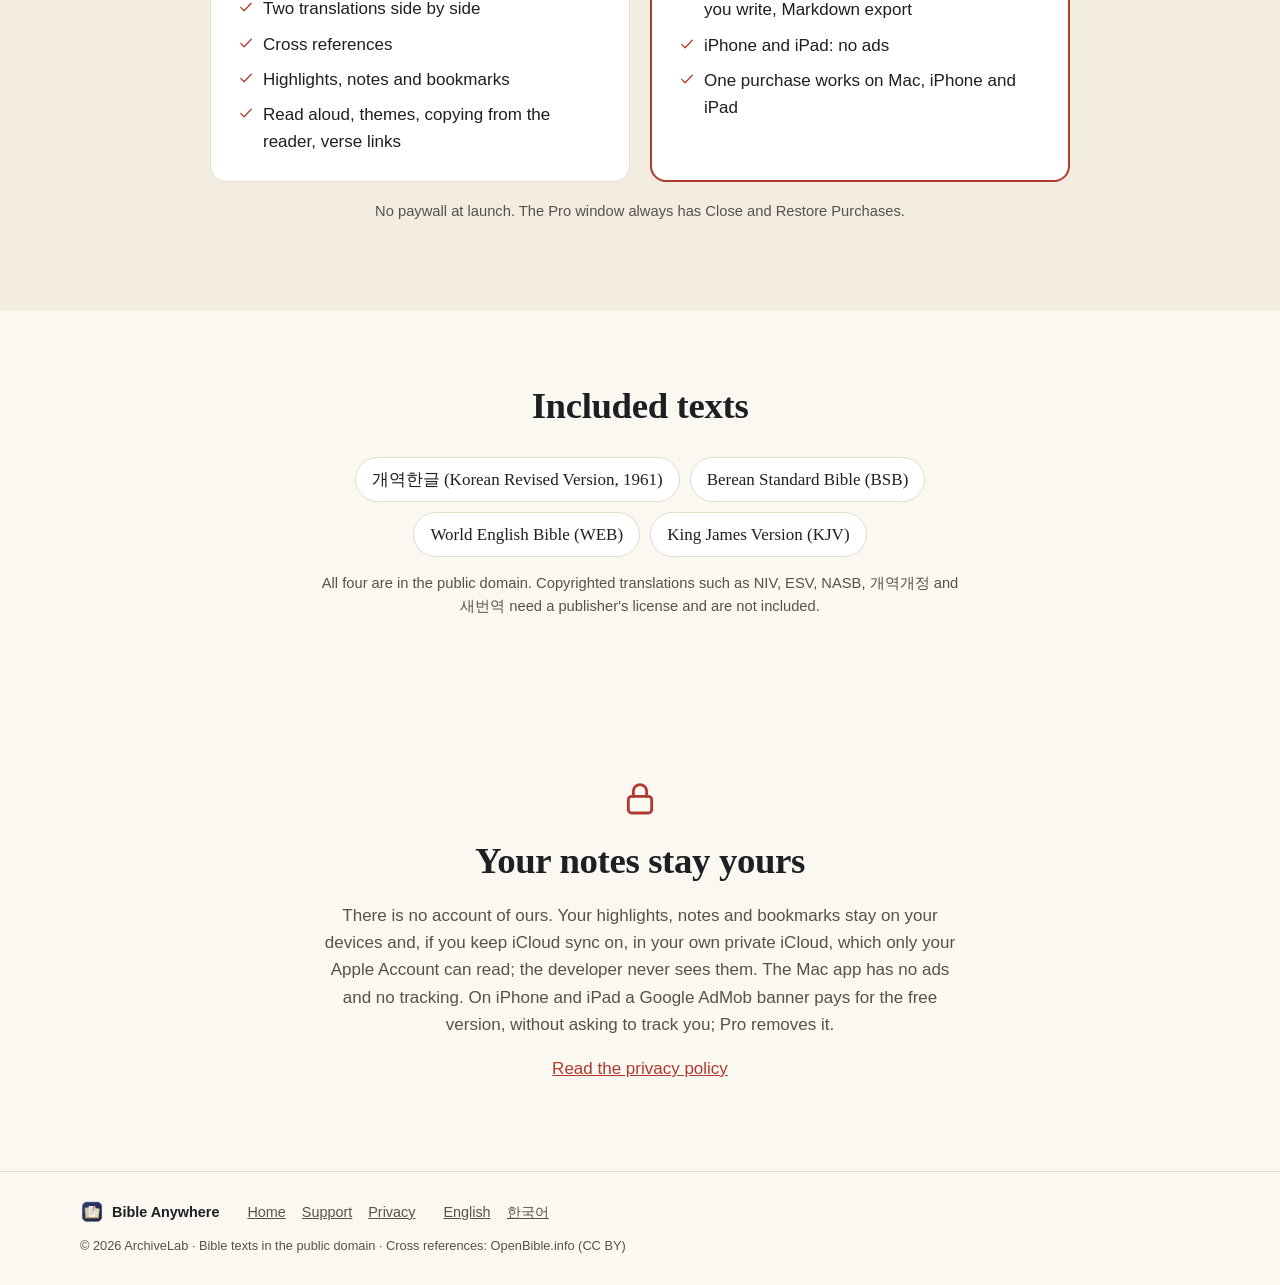
==== commit 9b75386b: "Site: new store screenshots (Mac 1-6) and per-language iPhone/iPad frames; privacy text moved into i" ====
--- a/en/index.html
+++ b/en/index.html
@@ -47,7 +47,7 @@
     </div>
     <div class="hero-art">
       <img class="mac" src="../assets/shots/reader-dark-en.jpg" alt="" width="1440" height="900">
-      <img class="phone" src="../assets/shots/iphone-marks-ko.jpg" alt="" width="640" height="1390">
+      <img class="phone" src="../assets/shots/iphone-marks-en.jpg" alt="" width="640" height="1390">
     </div>
   </div>
 </section>
@@ -70,8 +70,8 @@
       <p class="note">Highlights, notes and bookmarks sync between your Mac, iPhone and iPad through your own iCloud. You can turn it off in Settings.</p>
     </div>
     <div class="devices-art">
-      <img class="pad" src="../assets/shots/ipad-parallel-ko.jpg" alt="" width="1200" height="1600" loading="lazy">
-      <img class="phone" src="../assets/shots/iphone-notes-ko.jpg" alt="" width="640" height="1390" loading="lazy">
+      <img class="pad" src="../assets/shots/ipad-parallel-en.jpg" alt="" width="1200" height="1600" loading="lazy">
+      <img class="phone" src="../assets/shots/iphone-notes-en.jpg" alt="" width="640" height="1390" loading="lazy">
     </div>
   </div>
 </section>
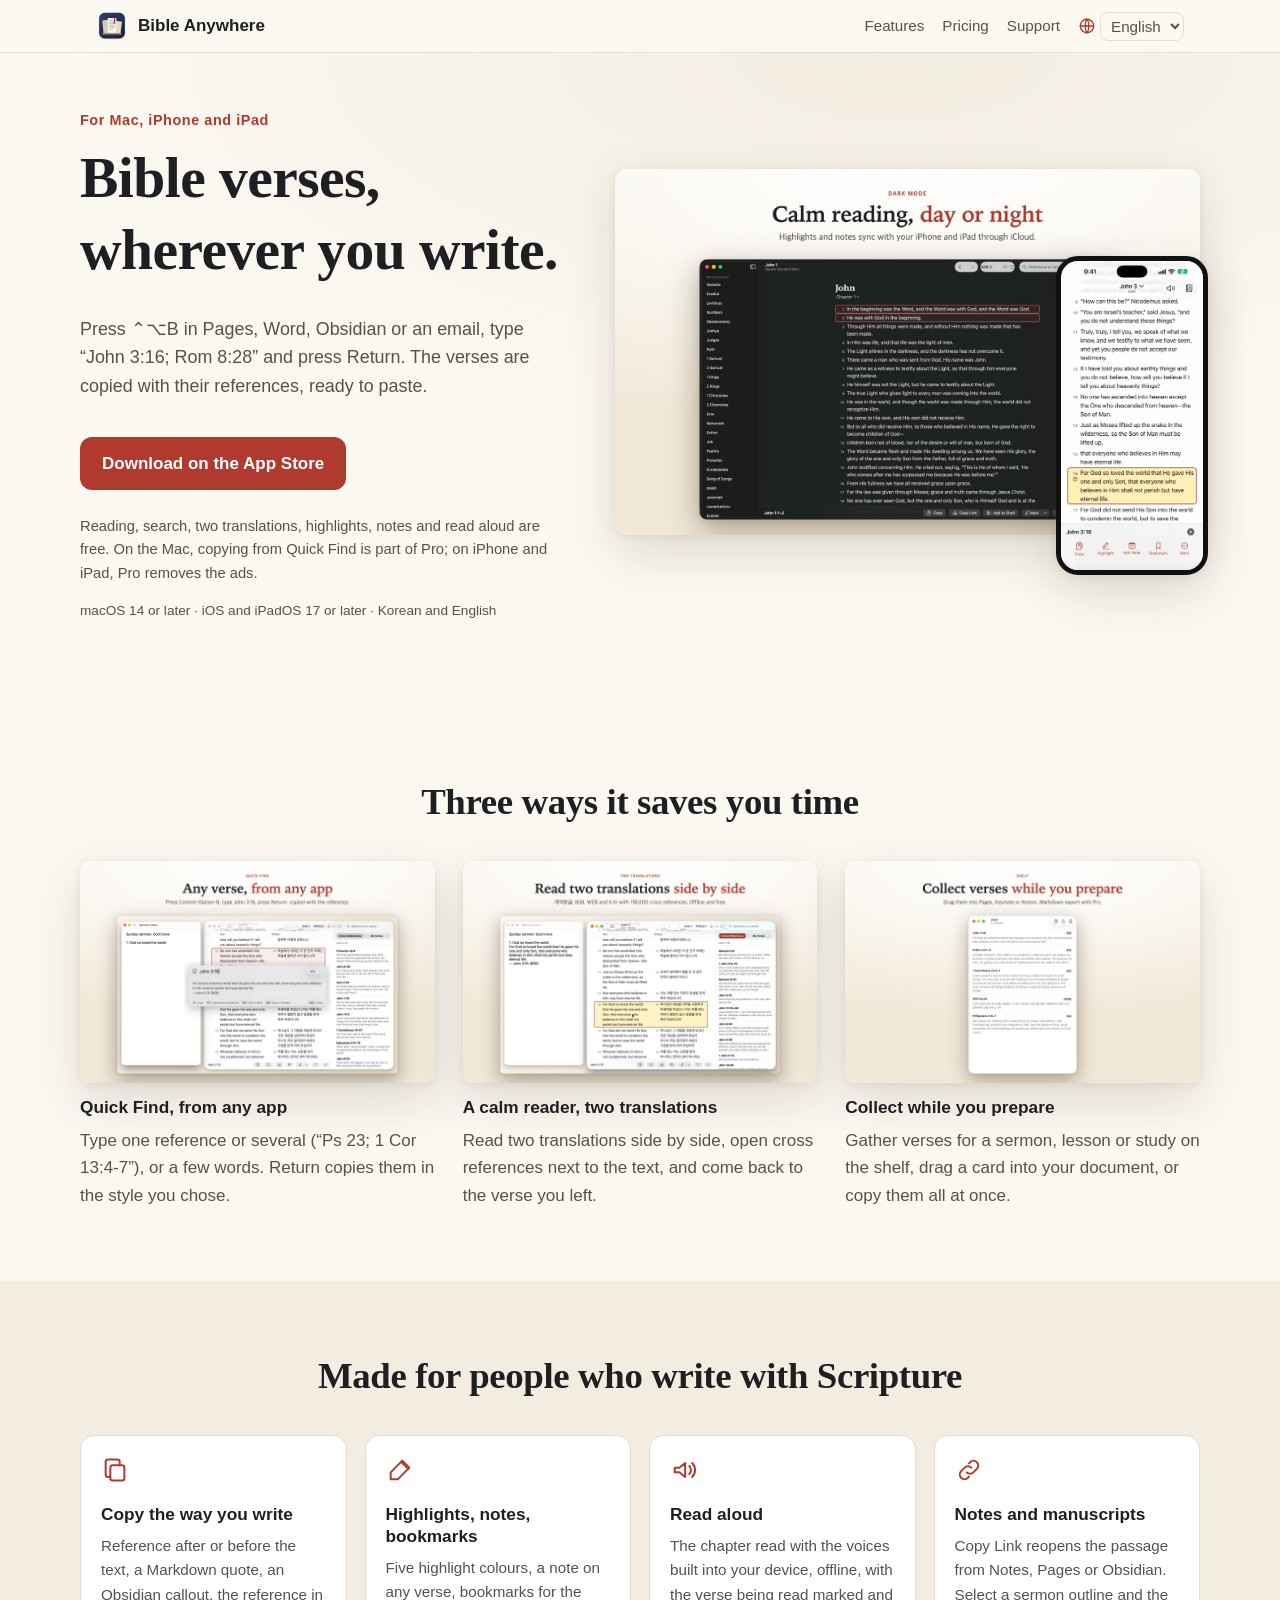
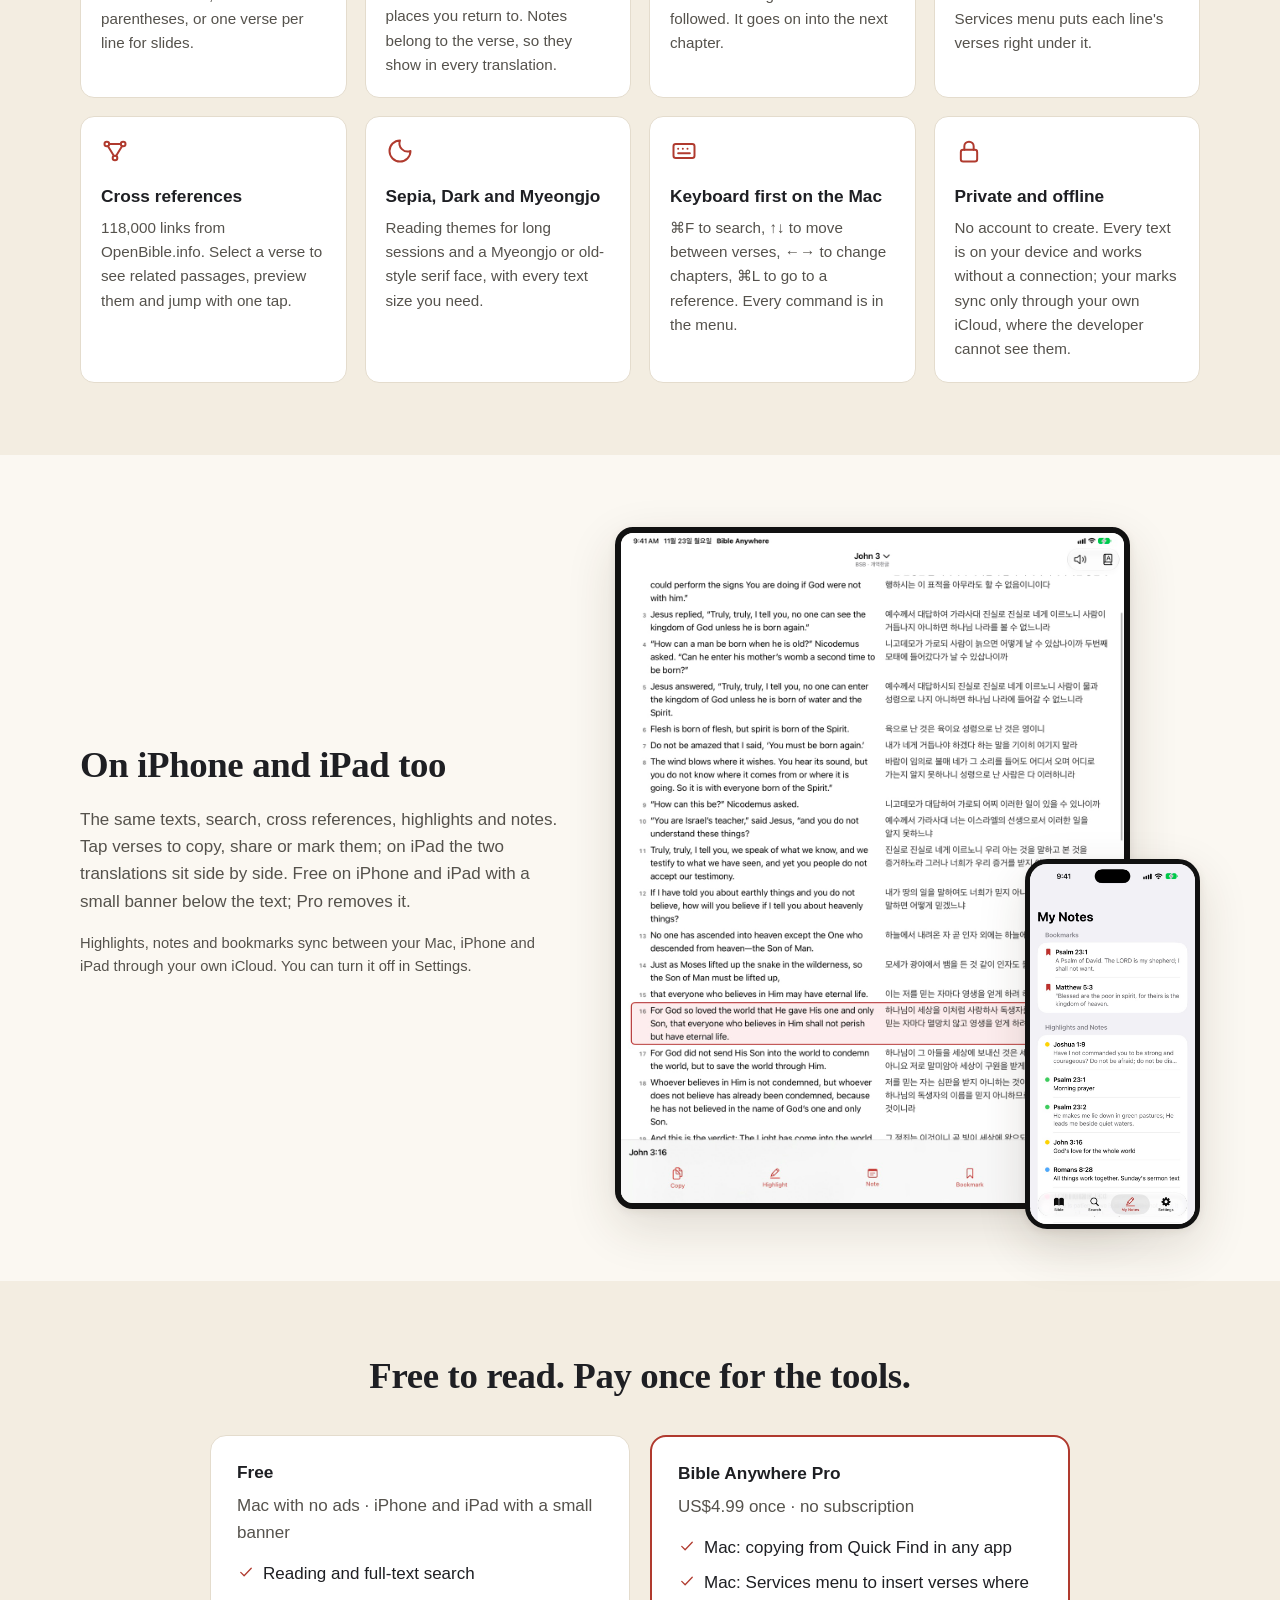
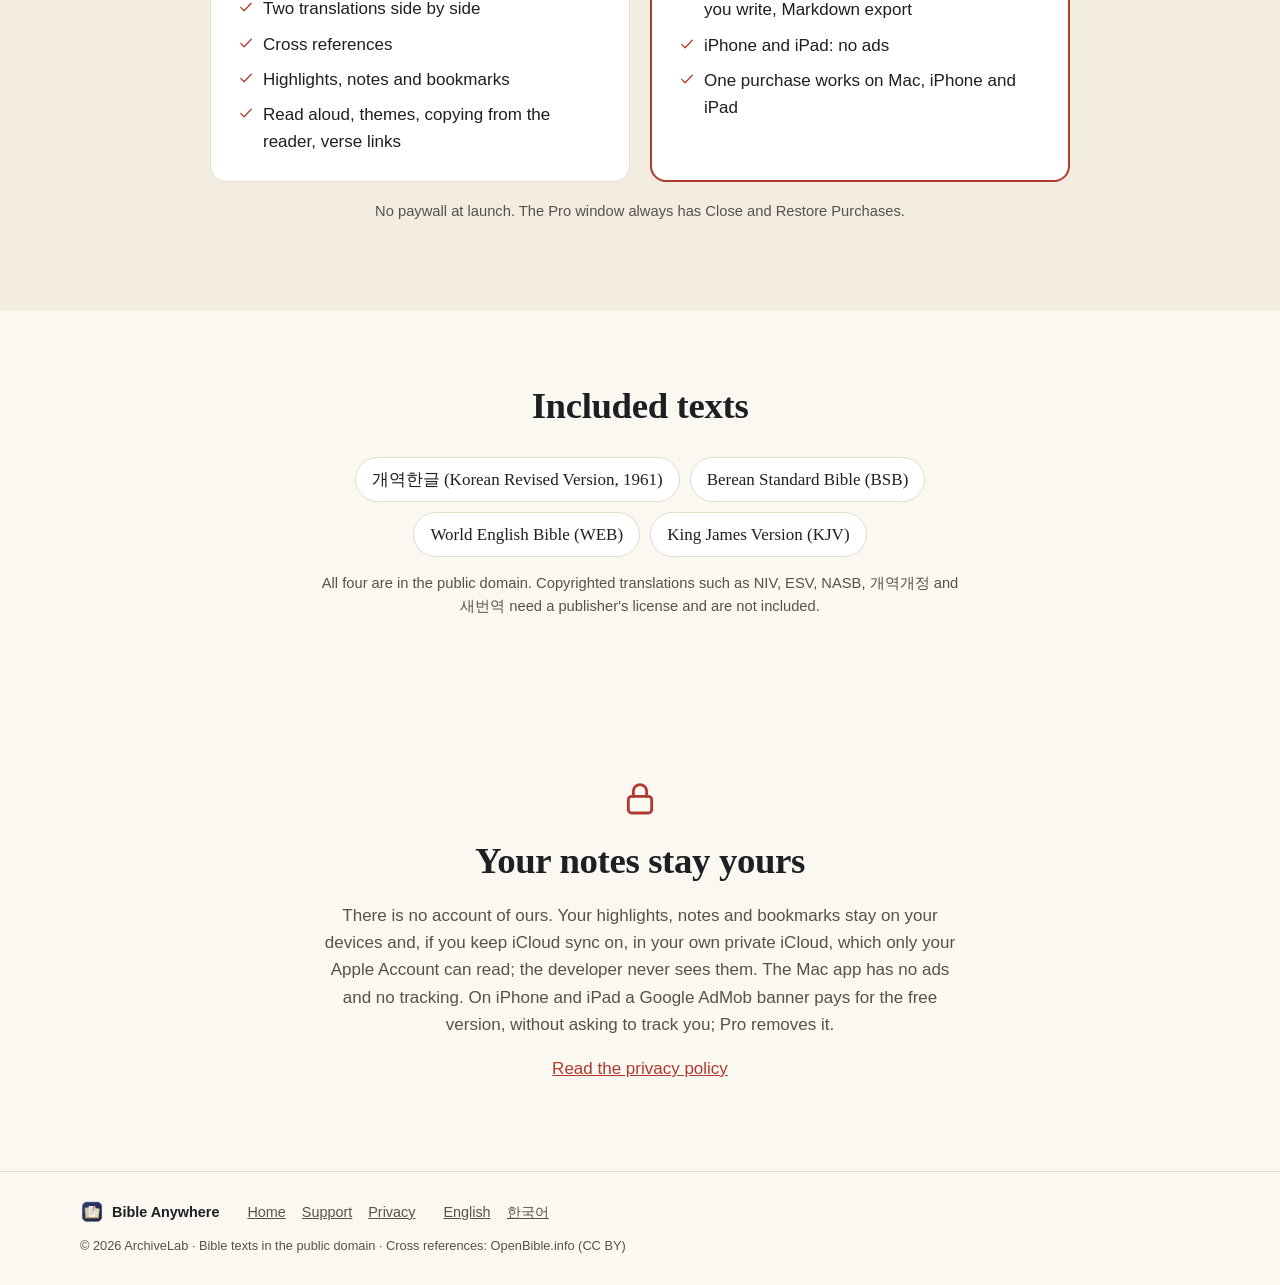
==== commit 42d4c447: "Site: App Store link instead of 'coming soon' (id6837986555, website campaign) Co-Authored-By: Claud" ====
--- a/en/index.html
+++ b/en/index.html
@@ -20,7 +20,7 @@
 <link rel="apple-touch-icon" href="../assets/icon-256.png">
 <link rel="stylesheet" href="../assets/style.css">
 <script src="../assets/site.js" defer></script>
-<script type="application/ld+json">{"@context": "https://schema.org", "@type": "SoftwareApplication", "name": "Bible Anywhere", "description": "Press ⌃⌥B in any Mac app, type a reference and press Return: the verses are copied with their references. Two translations side by side, cross references, highlights and notes, read aloud. Offline, no account. Free to read, one-time Pro.", "operatingSystem": "macOS 14, iOS 17, iPadOS 17", "applicationCategory": "ReferenceApplication", "inLanguage": "en", "url": "https://archivelab-kr.github.io/bibleanywhere/en/", "image": "https://archivelab-kr.github.io/bibleanywhere/assets/icon-1024.png", "screenshot": "https://archivelab-kr.github.io/bibleanywhere/assets/shots/reader-en.jpg", "offers": {"@type": "Offer", "price": "0", "priceCurrency": "USD"}, "publisher": {"@type": "Organization", "name": "ArchiveLab"}}</script>
+<script type="application/ld+json">{"@context": "https://schema.org", "@type": "SoftwareApplication", "name": "Bible Anywhere", "description": "Press ⌃⌥B in any Mac app, type a reference and press Return: the verses are copied with their references. Two translations side by side, cross references, highlights and notes, read aloud. Offline, no account. Free to read, one-time Pro.", "operatingSystem": "macOS 14, iOS 17, iPadOS 17", "applicationCategory": "ReferenceApplication", "inLanguage": "en", "url": "https://archivelab-kr.github.io/bibleanywhere/en/", "image": "https://archivelab-kr.github.io/bibleanywhere/assets/icon-1024.png", "screenshot": "https://archivelab-kr.github.io/bibleanywhere/assets/shots/reader-en.jpg?v=37ed2f8d", "offers": {"@type": "Offer", "price": "0", "priceCurrency": "USD"}, "publisher": {"@type": "Organization", "name": "ArchiveLab"}, "downloadUrl": "https://apps.apple.com/app/apple-store/id6837986555?pt=120201957&ct=website"}</script>
 </head>
 <body>
 <header class="top">
@@ -41,20 +41,20 @@
       <p class="kicker">For Mac, iPhone and iPad</p>
       <h1>Bible verses,<br>wherever you write.</h1>
       <p class="lead">Press ⌃⌥B in Pages, Word, Obsidian or an email, type “John 3:16; Rom 8:28” and press Return. The verses are copied with their references, ready to paste.</p>
-      <p class="cta is-soon">Coming soon to the App Store</p>
+      <a class="cta" href="https://apps.apple.com/app/apple-store/id6837986555?pt=120201957&amp;ct=website">Download on the App Store</a>
       <p class="note">Reading, search, two translations, highlights, notes and read aloud are free. On the Mac, copying from Quick Find is part of Pro; on iPhone and iPad, Pro removes the ads.</p>
       <p class="req">macOS 14 or later · iOS and iPadOS 17 or later · Korean and English</p>
     </div>
     <div class="hero-art">
-      <img class="mac" src="../assets/shots/reader-dark-en.jpg" alt="" width="1440" height="900">
-      <img class="phone" src="../assets/shots/iphone-marks-en.jpg" alt="" width="640" height="1390">
+      <img class="mac" src="../assets/shots/reader-dark-en.jpg?v=2590b761" alt="" width="1440" height="900">
+      <img class="phone" src="../assets/shots/iphone-marks-en.jpg?v=61243632" alt="" width="640" height="1390">
     </div>
   </div>
 </section>
 
 <section class="how" id="how">
   <h2>Three ways it saves you time</h2>
-  <ol class="steps"><li><figure><img src="../assets/shots/quickfind-en.jpg" alt="" width="1440" height="900" loading="lazy"></figure><h3>Quick Find, from any app</h3><p>Type one reference or several (“Ps 23; 1 Cor 13:4-7”), or a few words. Return copies them in the style you chose.</p></li><li><figure><img src="../assets/shots/reader-en.jpg" alt="" width="1440" height="900" loading="lazy"></figure><h3>A calm reader, two translations</h3><p>Read two translations side by side, open cross references next to the text, and come back to the verse you left.</p></li><li><figure><img src="../assets/shots/shelf-en.jpg" alt="" width="1440" height="900" loading="lazy"></figure><h3>Collect while you prepare</h3><p>Gather verses for a sermon, lesson or study on the shelf, drag a card into your document, or copy them all at once.</p></li></ol>
+  <ol class="steps"><li><figure><img src="../assets/shots/quickfind-en.jpg?v=17597c79" alt="" width="1440" height="900" loading="lazy"></figure><h3>Quick Find, from any app</h3><p>Type one reference or several (“Ps 23; 1 Cor 13:4-7”), or a few words. Return copies them in the style you chose.</p></li><li><figure><img src="../assets/shots/reader-en.jpg?v=37ed2f8d" alt="" width="1440" height="900" loading="lazy"></figure><h3>A calm reader, two translations</h3><p>Read two translations side by side, open cross references next to the text, and come back to the verse you left.</p></li><li><figure><img src="../assets/shots/shelf-en.jpg?v=4a3f254a" alt="" width="1440" height="900" loading="lazy"></figure><h3>Collect while you prepare</h3><p>Gather verses for a sermon, lesson or study on the shelf, drag a card into your document, or copy them all at once.</p></li></ol>
 </section>
 
 <section class="features" id="features">
@@ -70,8 +70,8 @@
       <p class="note">Highlights, notes and bookmarks sync between your Mac, iPhone and iPad through your own iCloud. You can turn it off in Settings.</p>
     </div>
     <div class="devices-art">
-      <img class="pad" src="../assets/shots/ipad-parallel-en.jpg" alt="" width="1200" height="1600" loading="lazy">
-      <img class="phone" src="../assets/shots/iphone-notes-en.jpg" alt="" width="640" height="1390" loading="lazy">
+      <img class="pad" src="../assets/shots/ipad-parallel-en.jpg?v=3c80d239" alt="" width="1200" height="1600" loading="lazy">
+      <img class="phone" src="../assets/shots/iphone-notes-en.jpg?v=5a365278" alt="" width="640" height="1390" loading="lazy">
     </div>
   </div>
 </section>
